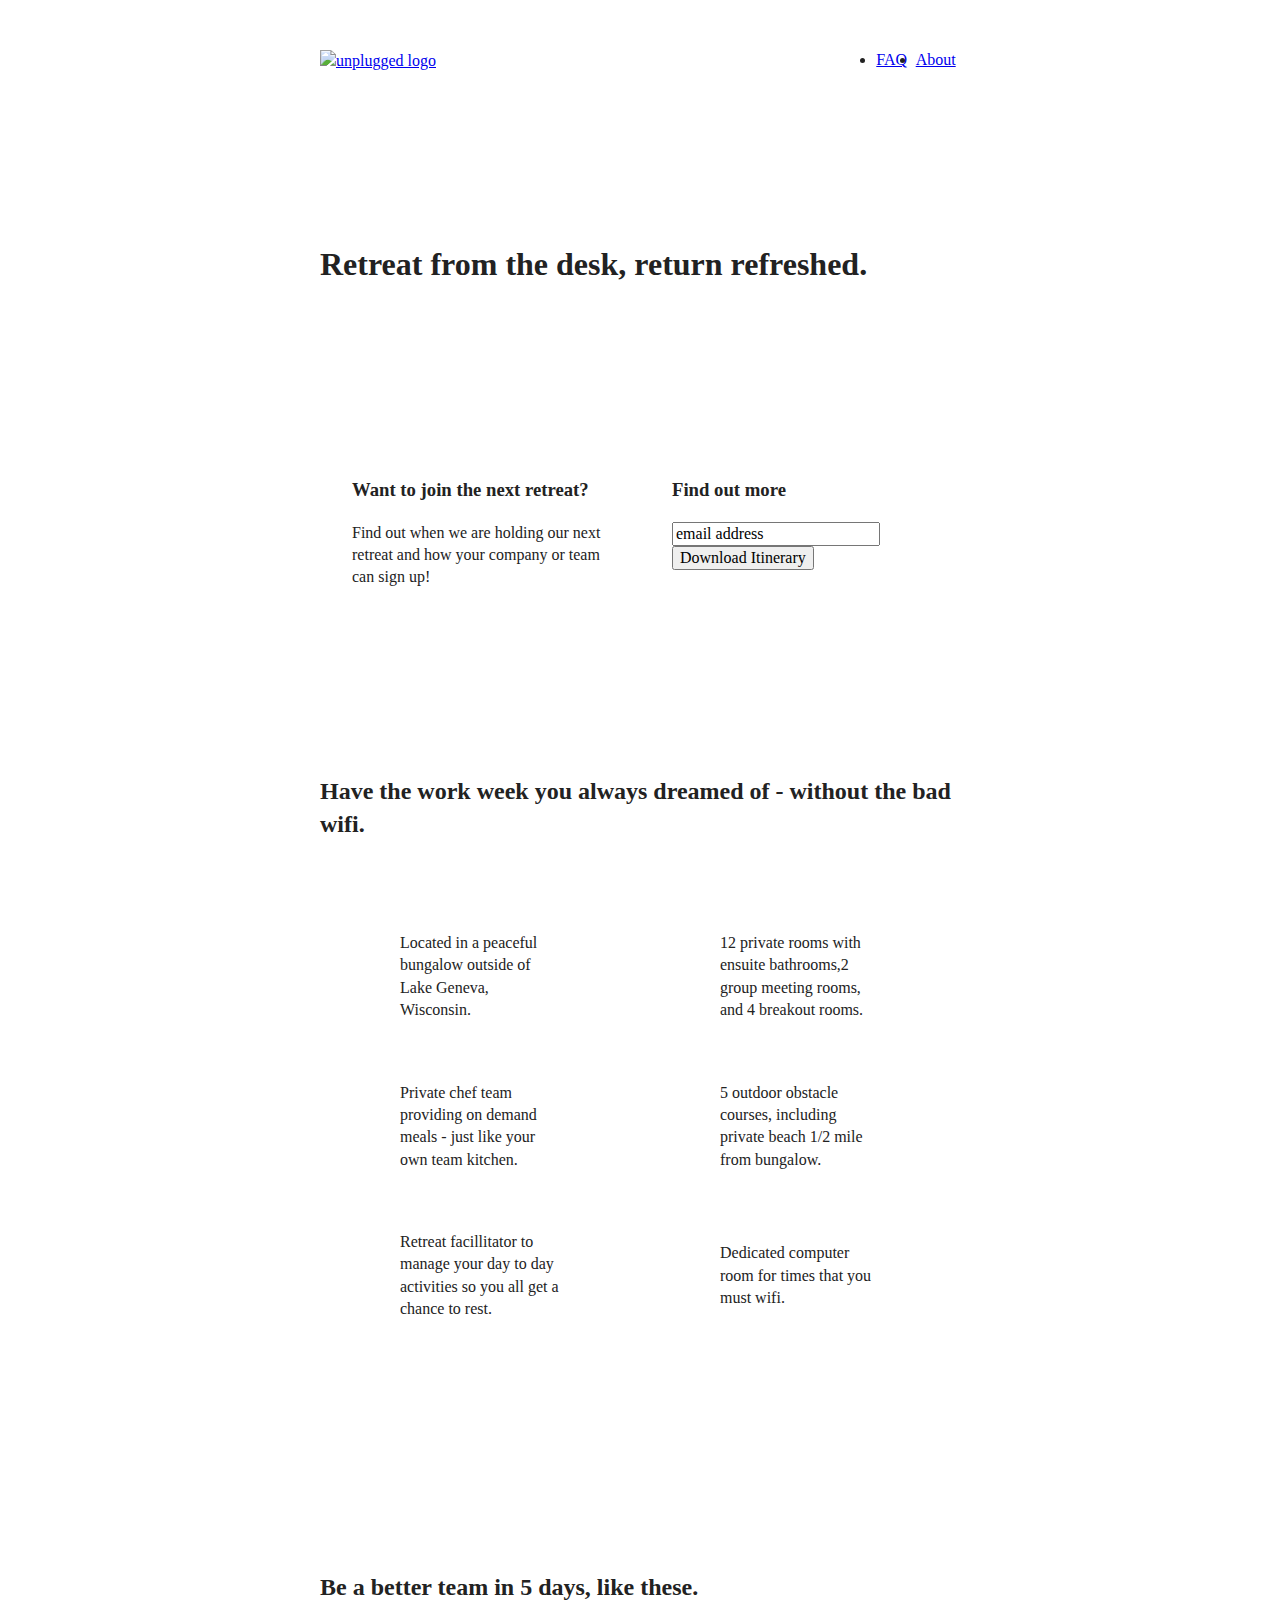
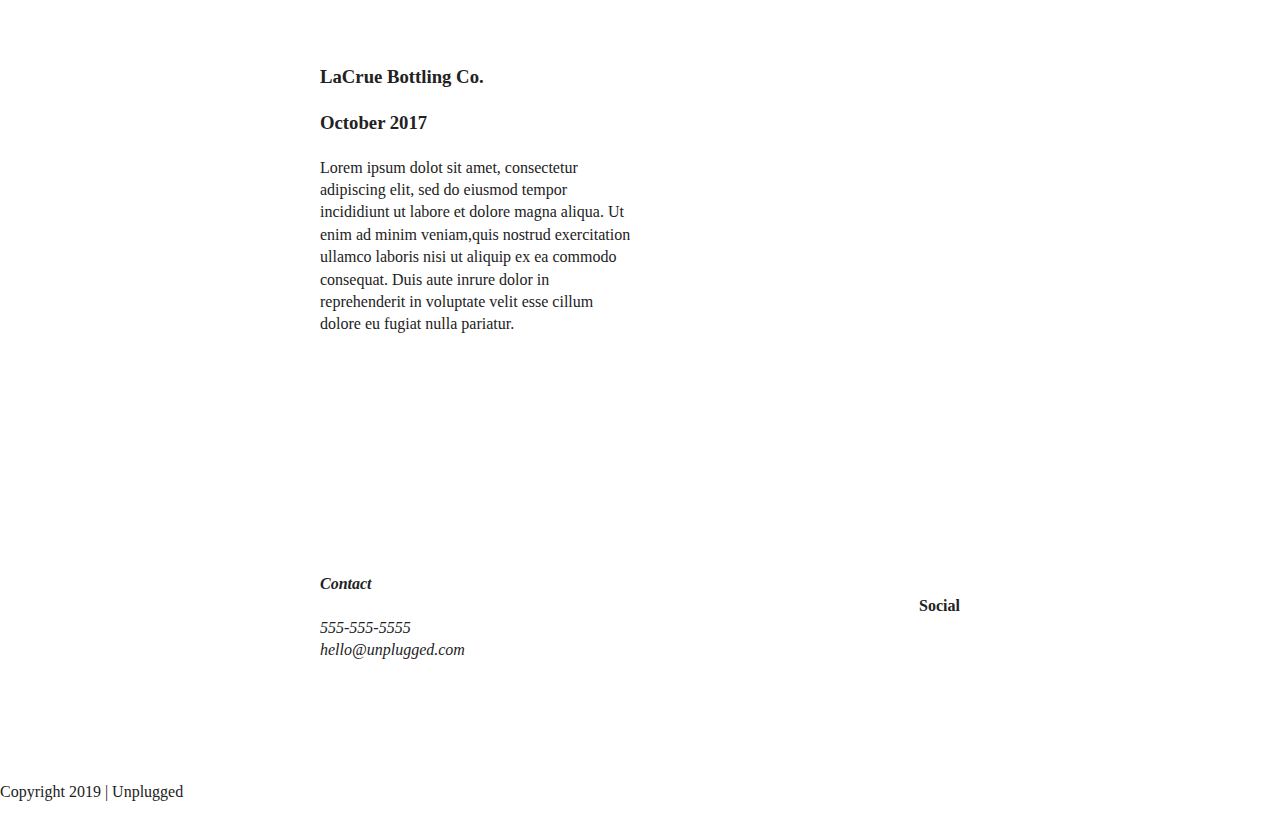
==== index.html @ cdac855c "Added css for tablet" ====
<!doctype html>
<html class="no-js" lang="">

<head>
  <meta charset="utf-8">
  <title>Unplugged Retreat</title>
  <meta name="description" content="">
  <meta name="viewport" content="width=device-width, initial-scale=1">

  <meta property="og:title" content="">
  <meta property="og:type" content="">
  <meta property="og:url" content="">
  <meta property="og:image" content="">

  <link rel="manifest" href="site.webmanifest">
  <link rel="apple-touch-icon" href="icon.png">
  <!-- Place favicon.ico in the root directory -->

  <link rel="stylesheet" href="css/normalize.css">
  <link rel="stylesheet" href="css/main.css">

  <meta name="theme-color" content="#fafafa">
</head>

<body>

  <!-- Add your site or application content here -->
  <header>
    <div class="content-wrapper">
      <a href="#"><img src="" alt="unplugged logo"></a>
      <div class="header-divider"></div>
      <nav>
        <ul>
          <li><a href="faq/index.html" target="_blank">FAQ</a></li>
          <li><a href="about/index.html" target="_blank">About</a></li>
        </ul>
      </nav>
    </div>
  </header>
  <main>
    <section class="hero-area">
      <div class="content-wrapper">
        <h1>Retreat from the desk, return refreshed.</h1>
      </div>
    </section>

    <aside>
      <div class="content-wrapper">
        <div class="form-description">
          <h3>Want to join the next retreat?</h3>
          <p>Find out when we are holding our next retreat and how your company or team can sign up!</p>
        </div>
        <div class="form">
          <h3>Find out more</h3>
          <input type="text" name="name" value="email address">
          <input type="button" value="Download Itinerary">
        </div>
      </div>
    </aside>

    <section class="features">
      <div class="content-wrapper">
        <h2>Have the work week you always dreamed of - without the bad wifi.</h2>
        <div class="features-items">
          <article>
            <p class="fontawesome-icon"></p>
            <p class="features-item-description">Located in a peaceful bungalow outside of Lake Geneva, Wisconsin.</p>
          </article>
          <article>
            <p class="fontawesome-icon"></p>
            <p class="features-item-description">12 private rooms with ensuite bathrooms,2 group meeting rooms, and 4 breakout rooms.</p>
          </article>
          <article>
            <p class="fontawesome-icon"></p>
            <p class="features-item-description">Private chef team providing on demand meals - just like your own team kitchen.</p>
          </article>
          <article>
            <p class="fontawesome-icon"></p>
            <p class="features-item-description">5 outdoor obstacle courses, including private beach 1/2 mile from bungalow.</p>
          </article>
          <article>
            <p class="fontawesome-icon"></p>
            <p class="features-item-description">Retreat facillitator to manage your day to day activities so you all get a chance to rest.</p>
          </article>
          <article>
            <p class="fontawesome-icon"></p>
            <p class="features-item-description">Dedicated computer room for times that you must wifi.</p>
          </article>
        </div>
      </div>
    </section>
    <section class="reviews">
      <div class="content-wrapper">
        <h2>Be a better team in 5 days, like these.</h2>
        <article>
          <div>
            <h3>LaCrue Bottling Co.</h3>
            <h3>October 2017</h3>
            <p>Lorem ipsum dolot sit amet, consectetur adipiscing elit, sed do eiusmod tempor incididiunt ut labore et dolore magna aliqua. Ut enim ad minim veniam,quis nostrud exercitation ullamco laboris nisi ut aliquip ex ea commodo consequat. Duis aute inrure dolor in reprehenderit in voluptate velit esse cillum dolore eu fugiat nulla pariatur.</p>
          </div>
        </article>
      </div>
    </section>
  </main>

  <footer>
      <div class="content-wrapper">
        <div class="footer-content">
          <div class="contact">
            <address>
              <h4>Contact</h4>
              <p>555-555-5555</p>
              <p>hello@unplugged.com</p>
            </address>
          </div>
          <div class="social">
            <h4>Social</h4>
            <div class="social-icons">
              <p><a href="https://www.facebook.com/yoursite" target="_blank"></a></p>
              <p><a href="https://twitter.com/home" target="_blank"></a></p>
              <p><a href="https://www.instagram.com" target="_blank"></a></p>
            </div>
          </div>
        </div>
      </div>
      <div class="copyright">
        <p>Copyright 2019 | Unplugged</p>
      </div>
  </footer>
  <script src="js/vendor/modernizr-3.11.2.min.js"></script>
  <script src="js/plugins.js"></script>
  <script src="js/main.js"></script>

  <!-- Google Analytics: change UA-XXXXX-Y to be your site's ID. -->
  <script>
    window.ga = function () { ga.q.push(arguments) }; ga.q = []; ga.l = +new Date;
    ga('create', 'UA-XXXXX-Y', 'auto'); ga('set', 'anonymizeIp', true); ga('set', 'transport', 'beacon'); ga('send', 'pageview')
  </script>
  <script src="https://www.google-analytics.com/analytics.js" async></script>
</body>

</html>
---- css/main.css ----
/*! HTML5 Boilerplate v8.0.0 | MIT License | https://html5boilerplate.com/ */

/* main.css 2.1.0 | MIT License | https://github.com/h5bp/main.css#readme */
/*
 * What follows is the result of much research on cross-browser styling.
 * Credit left inline and big thanks to Nicolas Gallagher, Jonathan Neal,
 * Kroc Camen, and the H5BP dev community and team.
 */

/* ==========================================================================
   Base styles: opinionated defaults
   ========================================================================== */

html {
  color: #222;
  font-size: 1em;
  line-height: 1.4;
}

/*
 * Remove text-shadow in selection highlight:
 * https://twitter.com/miketaylr/status/12228805301
 *
 * Vendor-prefixed and regular ::selection selectors cannot be combined:
 * https://stackoverflow.com/a/16982510/7133471
 *
 * Customize the background color to match your design.
 */

::-moz-selection {
  background: #b3d4fc;
  text-shadow: none;
}

::selection {
  background: #b3d4fc;
  text-shadow: none;
}

/*
 * A better looking default horizontal rule
 */

hr {
  display: block;
  height: 1px;
  border: 0;
  border-top: 1px solid #ccc;
  margin: 1em 0;
  padding: 0;
}

/*
 * Remove the gap between audio, canvas, iframes,
 * images, videos and the bottom of their containers:
 * https://github.com/h5bp/html5-boilerplate/issues/440
 */

audio,
canvas,
iframe,
img,
svg,
video {
  vertical-align: middle;
}

/*
 * Remove default fieldset styles.
 */

fieldset {
  border: 0;
  margin: 0;
  padding: 0;
}

/*
 * Allow only vertical resizing of textareas.
 */

textarea {
  resize: vertical;
}

/* ==========================================================================
   Author's custom styles
   ========================================================================== */

.content-wrapper {
  width: 90%;
  margin: 50px 0;
}

/* -------------------- Base Header - Footer Styles -------------------- */
 header,
 footer {
     display: flex;
     justify-content: center;
     align-items: center;
     flex-flow: row wrap;
 }

 header {
   padding: 15px 0;
 }

header .content-wrapper {
  display: flex;
  justify-content: center;
  align-items: center;
  flex-flow: row wrap;
  margin: 0;
}

.header-divider {
  width: 100%;
  height: 1px;
  margin: 10px 0 20px 0;
}

header nav {
  display: flex;
  justify-content: space-around;
  align-items: center;
  flex-flow: row wrap;
  width: 60%;
}

header nav ul {
  display: flex;
  justify-content: space-around;
  width: 100%;
}

footer {
  flex-direction: column;
}

footer p {
  margin: 0;
}

footer .content-wrapper {
  width:55%;
  margin: 50px 0;
}

footer .contact {
  margin-bottom: 50px;
}

footer .social-icons {
  display: flex;
  justify-content: space-around;
  align-items: center;
}

footer .social-icons p {
  display: flex;
  justify-content: center;
  align-items: center;
}

footer .copyright {
  margin: 20px 0;
}

/*---------- Mobile Styles - Homepage ----------*/

/* Hero Area */
.hero-area {
  display: flex;
  justify-content: center;
  flex-flow: row wrap;
}

/* Aside */
aside {
  display: flex;
  justify-content: center;
  align-items: center;
  flex-flow: row wrap;
}

/* Features */

.features {
  display: flex;
  justify-content: center;
  flex-flow: row wrap;
}

.features h2 {
  margin-bottom: 60px;
}

.features article {
  width: 63%;
  margin: 30px 0;
}

.features .features-items {
  display: flex;
  justify-content: center;
  align-items: center;
  flex-flow: row wrap;
}

.features p {
  margin: 0;
}

/* Reviews */
.reviews {
  display: flex;
  justify-content: center;
  flex-flow: row wrap;
}

.reviews h2 {
  margin-bottom: 40px;
}

.reviews h3 {
  width: 55%;
  margin: 20px 0;
}

/* ============================================
---------- About Page ----------
=============================================== */

.mission {
  display: flex;
  justify-content: center;
  align-items: center;
  flex-flow: row wrap;
}

.contact-section {
  display: flex;
  justify-content: center;
  align-items: center;
  flex-flow: row wrap;
}

.contact-content p {
  margin: 0;
}

/* ==========================================
---------- FAQ Page ----------
============================================= */

.faq {
  display: flex;
  justify-content: center;
  align-items: center;
  flex-flow: row wrap;
}

faq .content-wrapper {
  margin: 50px 0 0 0;
  display: flex;
  justify-content: center;
  align-items: center;
  flex-flow: row wrap;
}

.faq h2 {
  margin-bottom: 40px;
}

.faq-content {
  margin-bottom: 50px;
}


/* ==========================================================================
   Helper classes
   ========================================================================== */

/*
 * Hide visually and from screen readers
 */

.hidden,
[hidden] {
  display: none !important;
}

/*
 * Hide only visually, but have it available for screen readers:
 * https://snook.ca/archives/html_and_css/hiding-content-for-accessibility
 *
 * 1. For long content, line feeds are not interpreted as spaces and small width
 *    causes content to wrap 1 word per line:
 *    https://medium.com/@jessebeach/beware-smushed-off-screen-accessible-text-5952a4c2cbfe
 */

.sr-only {
  border: 0;
  clip: rect(0, 0, 0, 0);
  height: 1px;
  margin: -1px;
  overflow: hidden;
  padding: 0;
  position: absolute;
  white-space: nowrap;
  width: 1px;
  /* 1 */
}

/*
 * Extends the .sr-only class to allow the element
 * to be focusable when navigated to via the keyboard:
 * https://www.drupal.org/node/897638
 */

.sr-only.focusable:active,
.sr-only.focusable:focus {
  clip: auto;
  height: auto;
  margin: 0;
  overflow: visible;
  position: static;
  white-space: inherit;
  width: auto;
}

/*
 * Hide visually and from screen readers, but maintain layout
 */

.invisible {
  visibility: hidden;
}

/*
 * Clearfix: contain floats
 *
 * For modern browsers
 * 1. The space content is one way to avoid an Opera bug when the
 *    `contenteditable` attribute is included anywhere else in the document.
 *    Otherwise it causes space to appear at the top and bottom of elements
 *    that receive the `clearfix` class.
 * 2. The use of `table` rather than `block` is only necessary if using
 *    `:before` to contain the top-margins of child elements.
 */

.clearfix::before,
.clearfix::after {
  content: " ";
  display: table;
}

.clearfix::after {
  clear: both;
}

/* ==========================================================================
   EXAMPLE Media Queries for Responsive Design.
   These examples override the primary ('mobile first') styles.
   Modify as content requires.
   ========================================================================== */

   @media only screen and (min-width: 768px) {
    /*Tablet styles here*/

    .content-wrapper {
      max-width: 640px;
      margin: 100px 0;
    }

    /* Header */

    header {
      justify-content: center;
      padding: 33px 0;
    }
    
    header .content-wrapper {
      justify-content: space-between;
      width: 100%;
    }

    header nav {
      width: 20%;
    }

    header nav ul {
     justify-content: space-around;
    }

    .header-divider {
      display: none;
    }

    /* Aside */

    aside .content-wrapper {
      display: flex;
      justify-content: space-around;
      flex-flow: row wrap;
      margin: 50px 0;
    }

    aside .content-wrapper .form-description,
    aside .content-wrapper .form {        
        width: 40%;         
        margin: 0;
    }

    /* Features */

    .features article {
      display: flex;
      justify-content: center;
      align-items: center;
      flex-flow: column wrap;
      flex-basis: 50%;
    }

    .features .features-item-description {
      width: 50%;
    }

    /* Reviews */

    .reviews article {
      display: flex;
      justify-content: space-between;
    }

    .reviews article div {
      width: 49%;
    }

    /* Footer */

    footer .content-wrapper {
      width: 65%;
      margin: 100px 0;
    }

    .footer-content {
      display: flex;
      justify-content: space-between;
      align-items: center;
    }

    footer .contact {
      margin-bottom: 0;
    }

    footer .copyright {
      width: 100%;
    }
/* ==========================================================================
   About Page
   ========================================================================== */

    .mission-content {
      display: flex;
      justify-content: space-between;
      align-items: center;
    }

    .mission-content p {
      width: 38%;
    }

    .contact-section .content-wrapper h2 {
      width: 66%;
    }

    .contact-content {
      display: flex;
      justify-content: space-between;
      align-items: center;
    }

/* ==========================================================================
   FAQ Page
   ========================================================================== */

   .faq .content-wrapper {
     justify-content: space-between;
   }

   .faq-content {
     flex-basis: 40%;
   }

   .faq h2 {
     width: 100%;
   }

   }

     
    @media only screen and (min-width: 1200px) {
    /*Desktop styles here*/
    }

/* ==========================================================================
   Print styles.
   Inlined to avoid the additional HTTP request:
   https://www.phpied.com/delay-loading-your-print-css/
   ========================================================================== */

@media print {
  *,
  *::before,
  *::after {
    background: #fff !important;
    color: #000 !important;
    /* Black prints faster */
    box-shadow: none !important;
    text-shadow: none !important;
  }

  a,
  a:visited {
    text-decoration: underline;
  }

  a[href]::after {
    content: " (" attr(href) ")";
  }

  abbr[title]::after {
    content: " (" attr(title) ")";
  }

  /*
   * Don't show links that are fragment identifiers,
   * or use the `javascript:` pseudo protocol
   */
  a[href^="#"]::after,
  a[href^="javascript:"]::after {
    content: "";
  }

  pre {
    white-space: pre-wrap !important;
  }

  pre,
  blockquote {
    border: 1px solid #999;
    page-break-inside: avoid;
  }

  /*
   * Printing Tables:
   * https://web.archive.org/web/20180815150934/http://css-discuss.incutio.com/wiki/Printing_Tables
   */
  thead {
    display: table-header-group;
  }

  tr,
  img {
    page-break-inside: avoid;
  }

  p,
  h2,
  h3 {
    orphans: 3;
    widows: 3;
  }

  h2,
  h3 {
    page-break-after: avoid;
  }
}
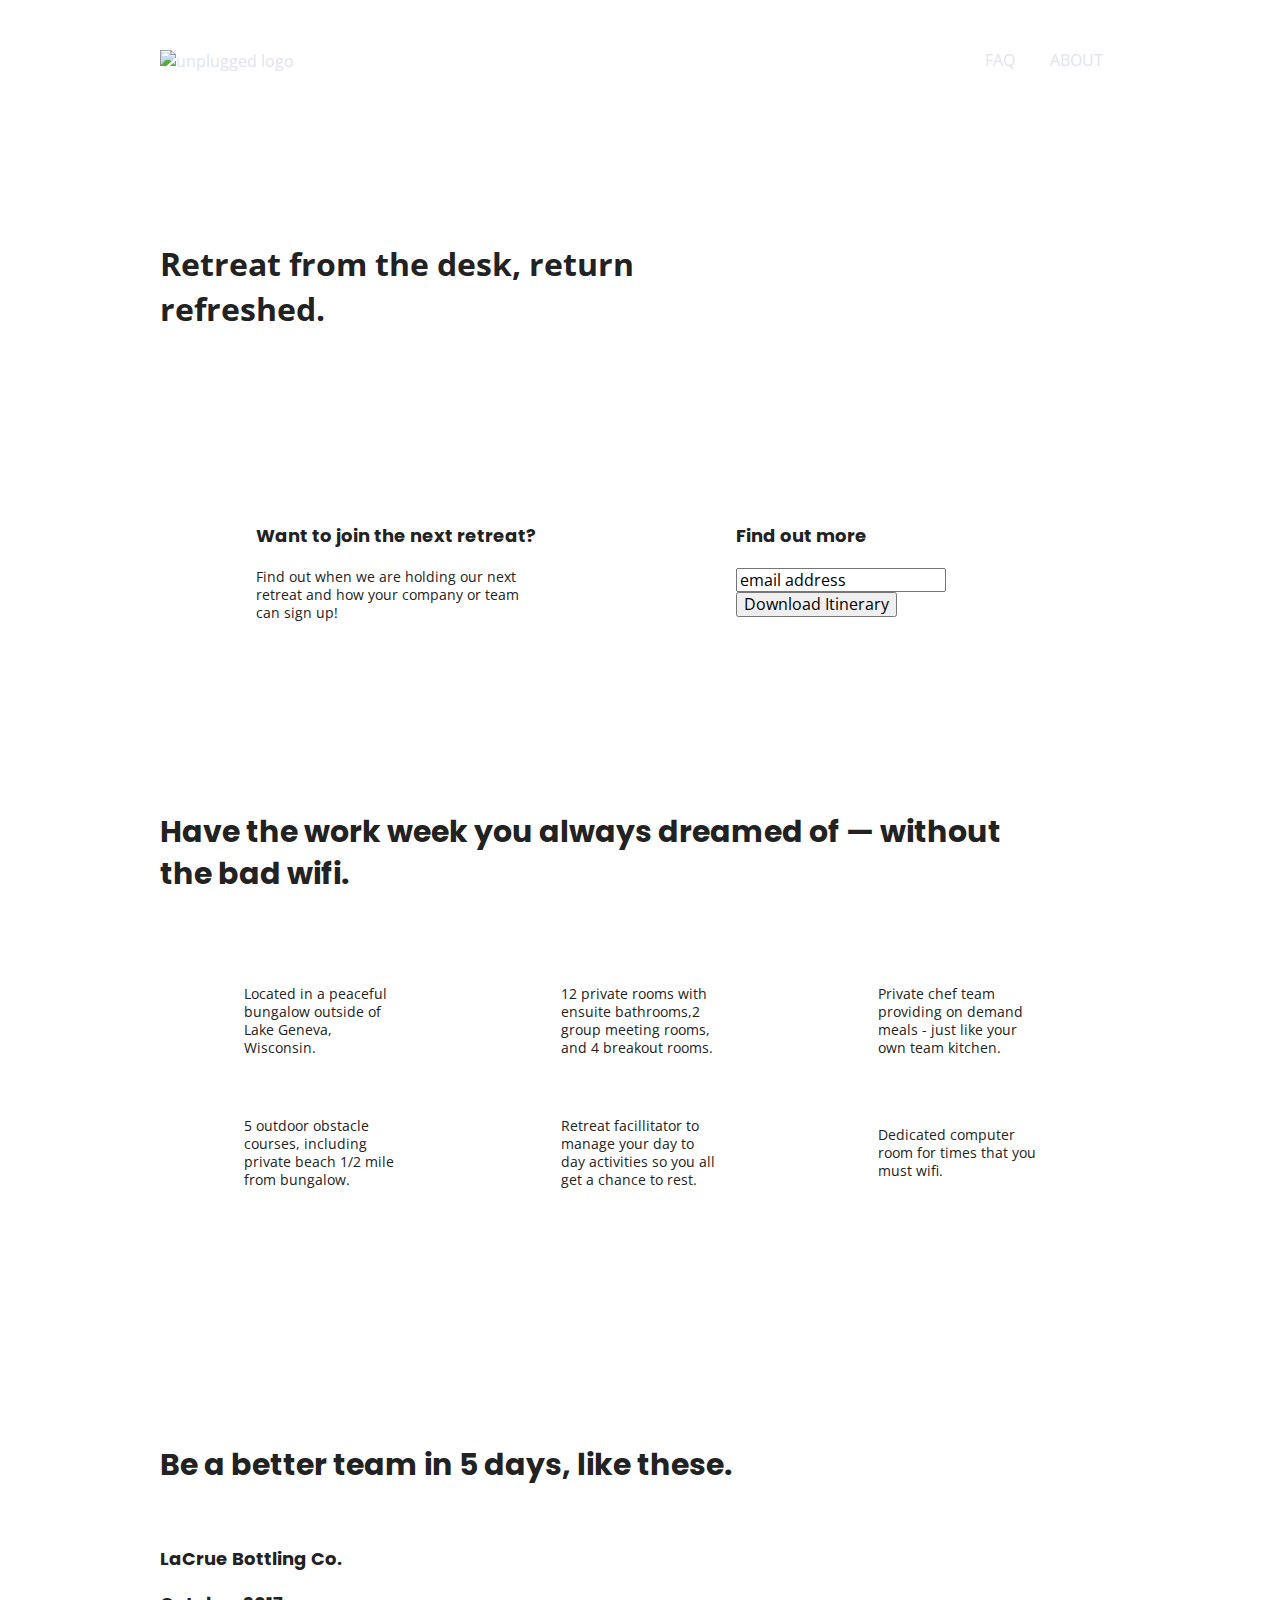
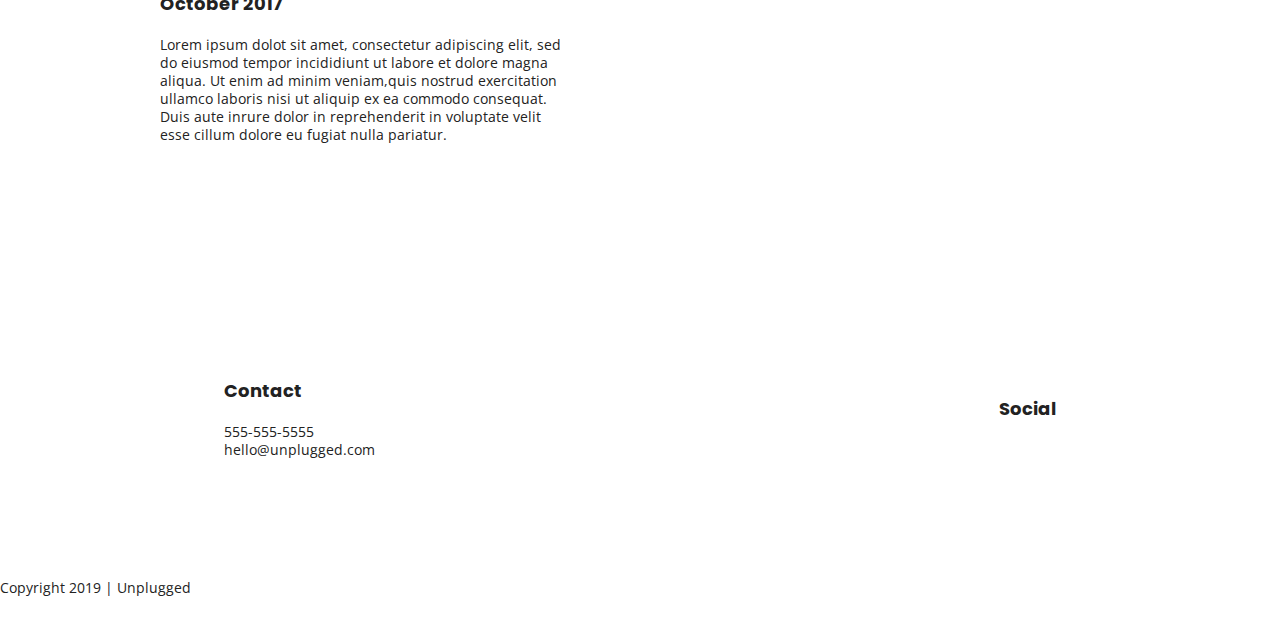
==== commit 3357224d: "Added global text styles to css" ====
--- a/index.html
+++ b/index.html
@@ -18,6 +18,10 @@
 
   <link rel="stylesheet" href="css/normalize.css">
   <link rel="stylesheet" href="css/main.css">
+  <!-- Google Fonts -->
+  <link rel="preconnect" href="https://fonts.googleapis.com">
+  <link rel="preconnect" href="https://fonts.gstatic.com" crossorigin>
+  <link href="https://fonts.googleapis.com/css2?family=Open+Sans:wght@400;700&family=Poppins:wght@500;700&display=swap" rel="stylesheet">
 
   <meta name="theme-color" content="#fafafa">
 </head>
@@ -60,7 +64,7 @@
 
     <section class="features">
       <div class="content-wrapper">
-        <h2>Have the work week you always dreamed of - without the bad wifi.</h2>
+        <h2>Have the work week you always dreamed of — without the bad wifi.</h2>
         <div class="features-items">
           <article>
             <p class="fontawesome-icon"></p>
--- a/css/main.css
+++ b/css/main.css
@@ -86,6 +86,59 @@
 /* ==========================================================================
    Author's custom styles
    ========================================================================== */
+
+/* General Styles */
+ 
+html {
+	font-size: 16px;
+}
+ 
+body {
+  font-family: 'Open Sans', sans-serif;
+  font-size: 1em;
+  text-align: left;
+}
+ 
+ul, 
+ol {
+ font-size: 1em;
+ list-style-type: none;
+ text-transform: uppercase;
+}
+ 
+a {
+  color: #E2E3ED;
+  text-decoration: none;
+}
+ 
+h2 {
+  font-family: 'Poppins', sans-serif;
+  font-size: 1.875em;
+}
+ 
+h3, 
+h4 {
+  font-family: 'Poppins', sans-serif;
+  font-size: 1.125em;
+  margin: 20px 0;
+}
+ 
+p {
+	font-size: 0.875em;
+  line-height: 1.285;
+}
+ 
+img {
+ 
+}
+ 
+figure {
+ 
+}
+ 
+address {
+ font-style: normal;
+}
 
 .content-wrapper {
   width: 90%;
@@ -502,6 +555,59 @@
      
     @media only screen and (min-width: 1200px) {
     /*Desktop styles here*/
+
+    .content-wrapper {
+      max-width: 960px;
+    }
+
+    /* -------- Hero Area --------*/
+
+    .hero-area h1 {
+      width: 60%;
+    }
+
+    /* ---------Aside---------*/
+    
+    aside .content-wrapper{
+      justify-content: space-around;
+    }
+
+    aside .content-wrapper .form-description,
+    aside .content-wrapper .form {
+        width: 30%;
+    }
+
+    /* ------ Features ------ */
+
+    .features h2 {
+      width: 90%;
+    }
+
+    .features article {
+      flex-basis: 33%;
+    }
+
+    /* --------- Reviews --------- */
+
+    .reviews article div {
+      width: 42%;
+    }
+
+  /* ==========================================================================
+   About Page
+   ========================================================================== */
+   
+   .mission h2, .contact-section .content-wrapper h2 {
+      width: 95%;
+   }
+
+  /* ==========================================================================
+   FAQ Page
+   ========================================================================== */
+   .faq h2 {
+    width: 100%;
+    } 
+
     }
 
 /* ==========================================================================
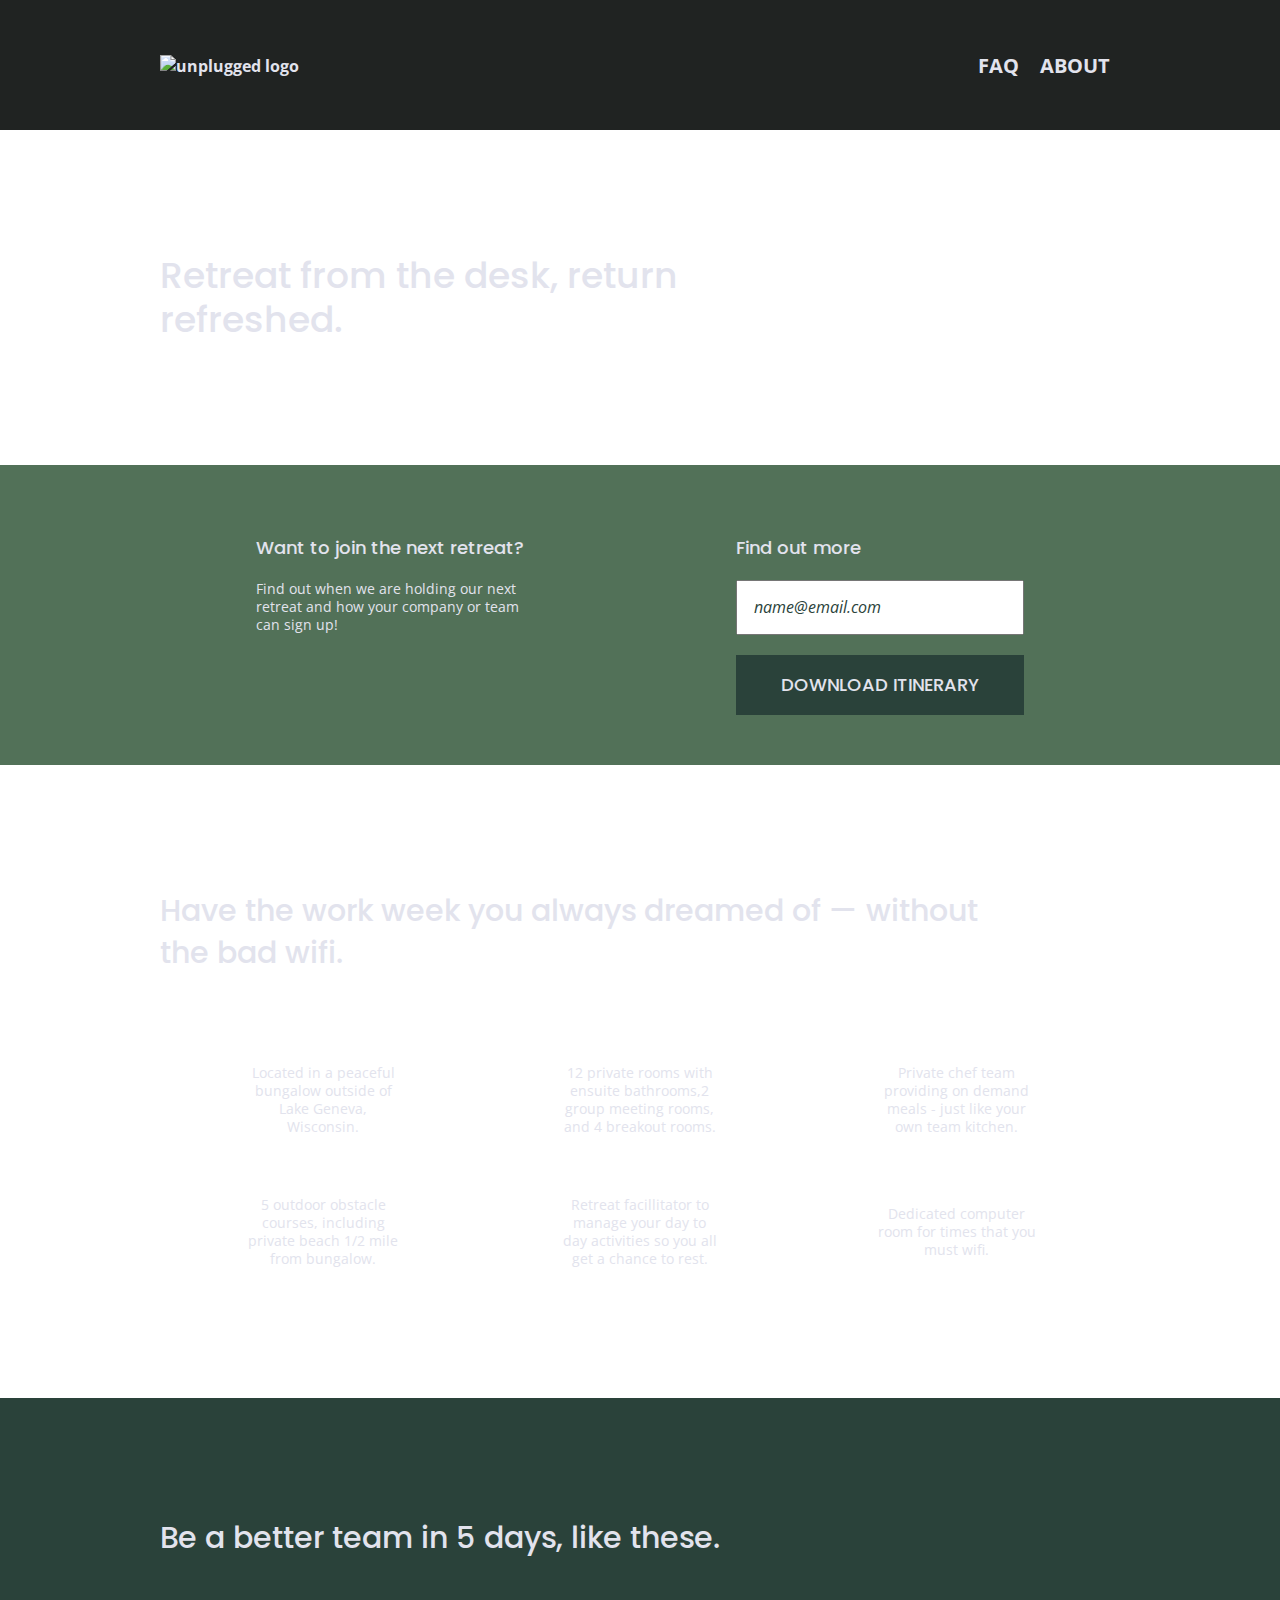
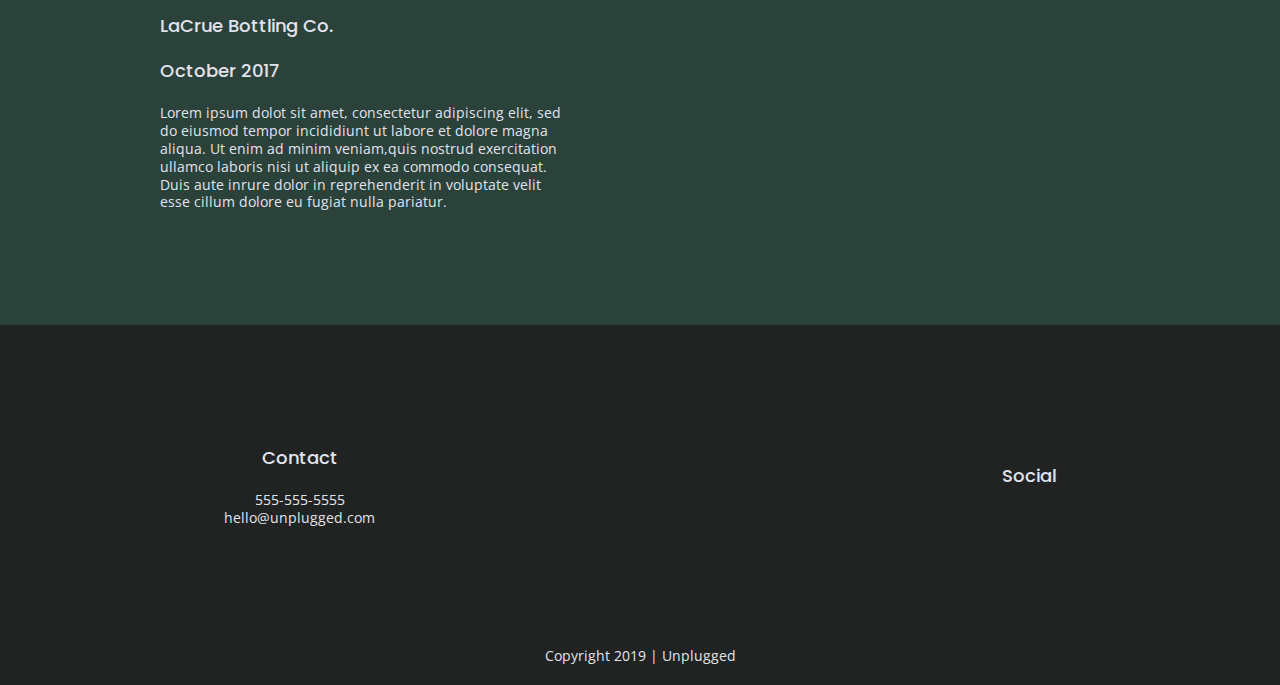
==== commit 38a9ccd1: "Added remaining styles" ====
--- a/index.html
+++ b/index.html
@@ -22,6 +22,7 @@
   <link rel="preconnect" href="https://fonts.googleapis.com">
   <link rel="preconnect" href="https://fonts.gstatic.com" crossorigin>
   <link href="https://fonts.googleapis.com/css2?family=Open+Sans:wght@400;700&family=Poppins:wght@500;700&display=swap" rel="stylesheet">
+   
 
   <meta name="theme-color" content="#fafafa">
 </head>
@@ -56,7 +57,7 @@
         </div>
         <div class="form">
           <h3>Find out more</h3>
-          <input type="text" name="name" value="email address">
+          <input type="text" name="name" value="name@email.com">
           <input type="button" value="Download Itinerary">
         </div>
       </div>
--- a/css/main.css
+++ b/css/main.css
@@ -94,6 +94,7 @@
 }
  
 body {
+  color: #E2E3ED;
   font-family: 'Open Sans', sans-serif;
   font-size: 1em;
   text-align: left;
@@ -108,18 +109,21 @@
  
 a {
   color: #E2E3ED;
+  font-weight: 700;
   text-decoration: none;
 }
  
 h2 {
   font-family: 'Poppins', sans-serif;
   font-size: 1.875em;
+  font-weight: 500;
 }
  
 h3, 
 h4 {
   font-family: 'Poppins', sans-serif;
-  font-size: 1.125em;
+  font-size: 1.13em;
+  font-weight: 500;
   margin: 20px 0;
 }
  
@@ -148,6 +152,7 @@
 /* -------------------- Base Header - Footer Styles -------------------- */
  header,
  footer {
+    background-color: #202322;
      display: flex;
      justify-content: center;
      align-items: center;
@@ -167,6 +172,7 @@
 }
 
 .header-divider {
+  color: #3A3A3A;
   width: 100%;
   height: 1px;
   margin: 10px 0 20px 0;
@@ -174,9 +180,12 @@
 
 header nav {
   display: flex;
+  font-size: 1.125em;
+  font-weight: 700;
   justify-content: space-around;
   align-items: center;
   flex-flow: row wrap;
+  text-transform: uppercase;
   width: 60%;
 }
 
@@ -186,8 +195,13 @@
   width: 100%;
 }
 
+header nav ul li {
+  font-size: 1.125em;
+}
+
 footer {
   flex-direction: column;
+  text-align: center;
 }
 
 footer p {
@@ -228,12 +242,46 @@
   flex-flow: row wrap;
 }
 
+.hero-area h1{
+  font-family: 'Poppins', Helvetica, Arial, sans-serif;
+  font-size: 2.25em;
+  font-weight: 500;
+  line-height: 1.2;
+}
+
 /* Aside */
 aside {
-  display: flex;
-  justify-content: center;
-  align-items: center;
-  flex-flow: row wrap;
+  background-color: #527158;
+  display: flex;
+  justify-content: center;
+  align-items: center;
+  flex-flow: row wrap;
+}
+
+aside .form {
+  margin-top: 30px;
+}
+ 
+input[type=text] {
+  box-sizing: border-box;
+  width: 100%;
+  color: #2a423a;
+  font-style: italic;
+  padding: 1em;
+}
+ 
+input[type=button] {
+  width: 100%;
+  padding: 20px 0;
+  margin-top: 20px;
+  background-color: #2a423a;
+  font-family: 'Poppins', Helvetica, Arial, sans-serif;
+  font-weight: 500;
+  font-size: 1.125em;
+  color: #e2e3ed;
+  border: none;
+  text-align: center;
+  text-transform: uppercase;
 }
 
 /* Features */
@@ -262,10 +310,12 @@
 
 .features p {
   margin: 0;
+  text-align: center;
 }
 
 /* Reviews */
 .reviews {
+  background-color: #2A423A;
   display: flex;
   justify-content: center;
   flex-flow: row wrap;
@@ -273,6 +323,7 @@
 
 .reviews h2 {
   margin-bottom: 40px;
+  line-height: 1;
 }
 
 .reviews h3 {
@@ -285,6 +336,7 @@
 =============================================== */
 
 .mission {
+  background-color: #527158;
   display: flex;
   justify-content: center;
   align-items: center;
@@ -292,6 +344,7 @@
 }
 
 .contact-section {
+  background-color: #2A423A;
   display: flex;
   justify-content: center;
   align-items: center;
@@ -307,6 +360,7 @@
 ============================================= */
 
 .faq {
+  background-color: #527158;
   display: flex;
   justify-content: center;
   align-items: center;
@@ -323,10 +377,15 @@
 
 .faq h2 {
   margin-bottom: 40px;
+  line-height: 1;
 }
 
 .faq-content {
   margin-bottom: 50px;
+}
+
+.faq-content h4 {
+  line-height: 1.333;
 }
 
 
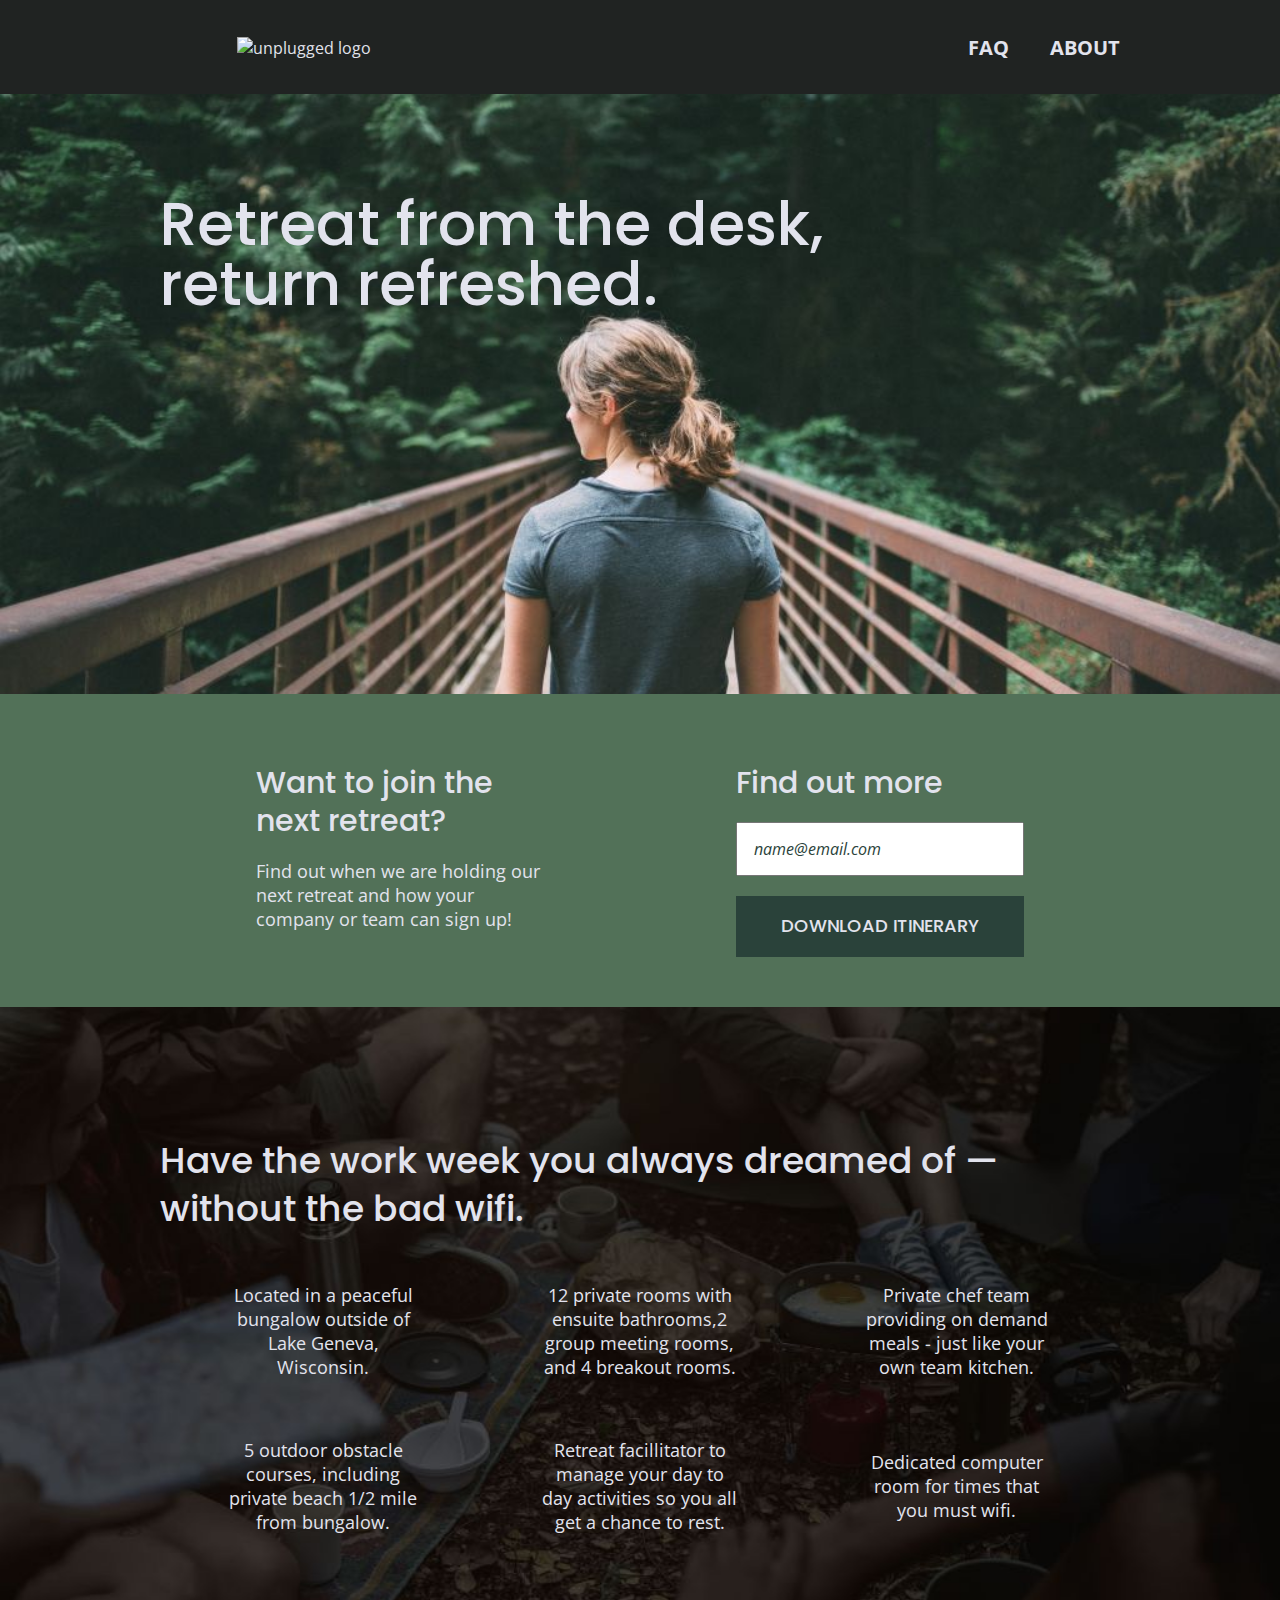
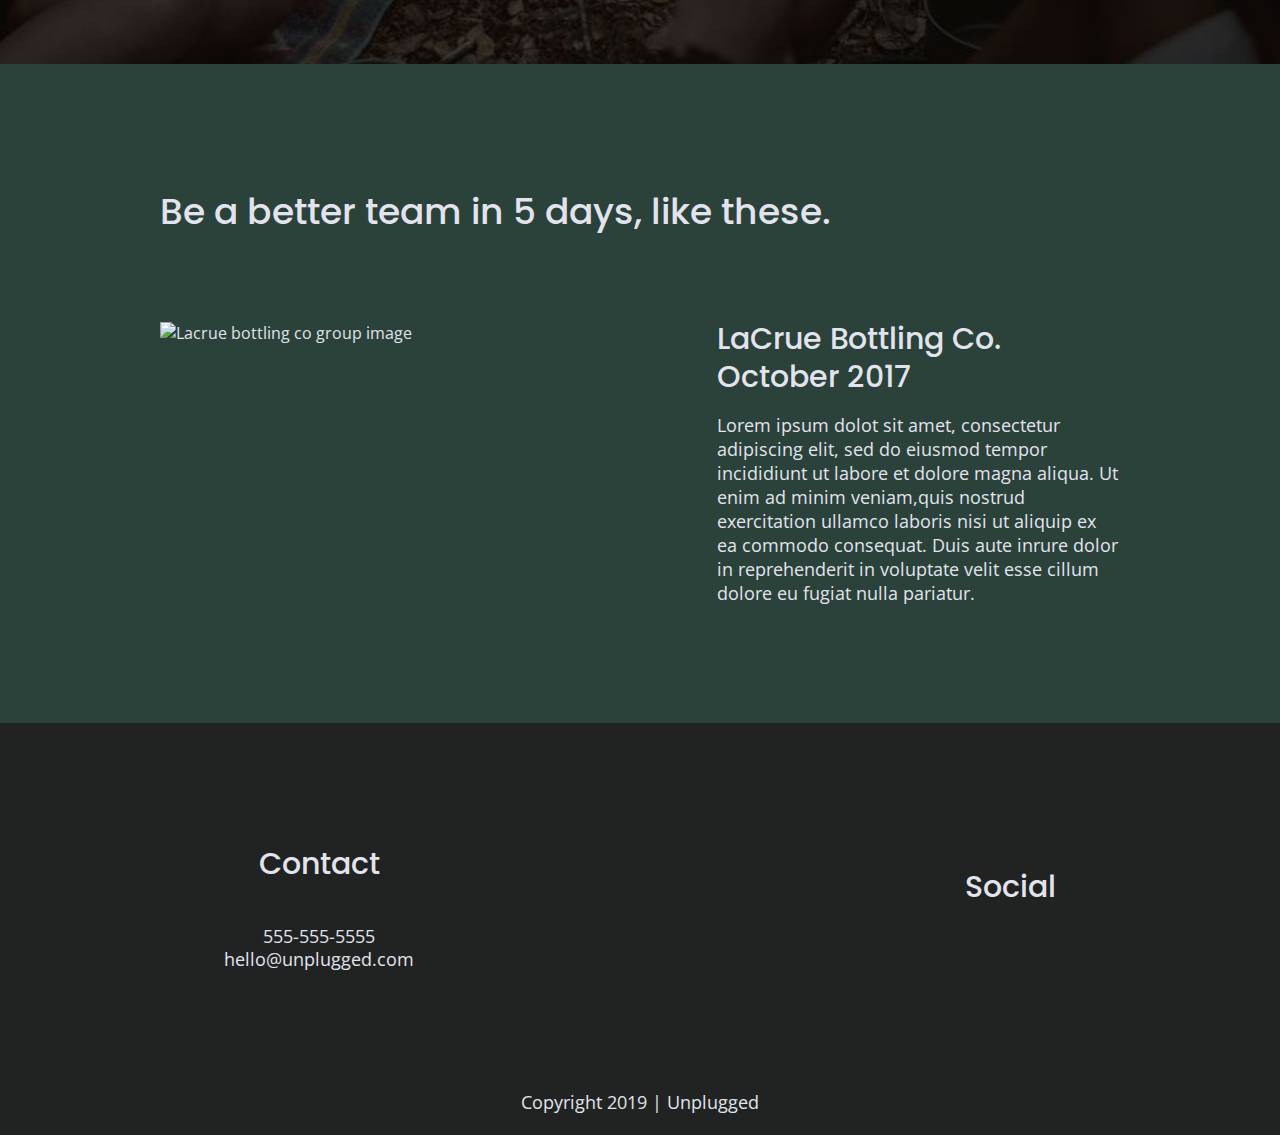
==== commit 86641924: "Added responsive images" ====
--- a/index.html
+++ b/index.html
@@ -32,7 +32,9 @@
   <!-- Add your site or application content here -->
   <header>
     <div class="content-wrapper">
-      <a href="#"><img src="" alt="unplugged logo"></a>
+      <figure>
+        <a href="#"><img src="../unplugged-retreat-project/img/unplugged-logo.png" alt="unplugged logo"></a>
+      </figure>
       <div class="header-divider"></div>
       <nav>
         <ul>
@@ -98,9 +100,11 @@
       <div class="content-wrapper">
         <h2>Be a better team in 5 days, like these.</h2>
         <article>
+          <figure>
+            <img src="../unplugged-retreat-project/img/review-image.jpg" alt="Lacrue bottling co group image">
+          </figure>
           <div>
-            <h3>LaCrue Bottling Co.</h3>
-            <h3>October 2017</h3>
+            <h3>LaCrue Bottling Co. October 2017</h3>
             <p>Lorem ipsum dolot sit amet, consectetur adipiscing elit, sed do eiusmod tempor incididiunt ut labore et dolore magna aliqua. Ut enim ad minim veniam,quis nostrud exercitation ullamco laboris nisi ut aliquip ex ea commodo consequat. Duis aute inrure dolor in reprehenderit in voluptate velit esse cillum dolore eu fugiat nulla pariatur.</p>
           </div>
         </article>
@@ -114,8 +118,8 @@
           <div class="contact">
             <address>
               <h4>Contact</h4>
-              <p>555-555-5555</p>
-              <p>hello@unplugged.com</p>
+              <p>555-555-5555<br>
+              hello@unplugged.com</p>
             </address>
           </div>
           <div class="social">
--- a/css/main.css
+++ b/css/main.css
@@ -102,14 +102,11 @@
  
 ul, 
 ol {
- font-size: 1em;
  list-style-type: none;
- text-transform: uppercase;
 }
  
 a {
   color: #E2E3ED;
-  font-weight: 700;
   text-decoration: none;
 }
  
@@ -122,22 +119,22 @@
 h3, 
 h4 {
   font-family: 'Poppins', sans-serif;
-  font-size: 1.13em;
+  font-size: 1.125em;
   font-weight: 500;
   margin: 20px 0;
 }
  
 p {
-	font-size: 0.875em;
+	font-size: .875em;
   line-height: 1.285;
 }
  
 img {
- 
+ width: 100%;
 }
  
 figure {
- 
+ margin: 0;
 }
  
 address {
@@ -171,10 +168,18 @@
   margin: 0;
 }
 
+header figure {
+  align-items: center;
+  display: flex;
+  flex-flow: row wrap;
+  justify-content: center;
+  width: 60%;
+}
+
 .header-divider {
-  color: #3A3A3A;
+  background: #3a3a3a; 
+  height: 1px;
   width: 100%;
-  height: 1px;
   margin: 10px 0 20px 0;
 }
 
@@ -237,9 +242,12 @@
 
 /* Hero Area */
 .hero-area {
-  display: flex;
-  justify-content: center;
-  flex-flow: row wrap;
+  background: url('../img/hero-image.jpg') center no-repeat #333;
+  background-size: cover;
+  display: flex;
+  justify-content: center;
+  flex-flow: row wrap;
+  min-height: 500px;
 }
 
 .hero-area h1{
@@ -287,6 +295,8 @@
 /* Features */
 
 .features {
+  background: url(../img/features-image.jpg) center no-repeat #333;
+  background-size: cover;
   display: flex;
   justify-content: center;
   flex-flow: row wrap;
@@ -485,6 +495,16 @@
       margin: 100px 0;
     }
 
+    h2 {
+      font-size: 2.25em;
+      line-height: 1.33;
+    }
+
+    h3 {
+      font-size: 1.5em;
+      line-height: 1.25;
+    }
+
     /* Header */
 
     header {
@@ -497,23 +517,39 @@
       width: 100%;
     }
 
+    header figure {
+      width: 30%;
+    }
+
     header nav {
       width: 20%;
     }
 
     header nav ul {
-     justify-content: space-around;
+     justify-content: space-between;
     }
 
     .header-divider {
       display: none;
     }
 
+     /* Hero Area */
+
+    .hero-area {
+      min-height: 600px;
+    }
+
+    .hero-area h1 {
+      font-size: 3em;
+      line-height: 1;
+      margin: 0;
+    }
+
     /* Aside */
 
     aside .content-wrapper {
       display: flex;
-      justify-content: space-around;
+      justify-content: space-between;
       flex-flow: row wrap;
       margin: 50px 0;
     }
@@ -525,6 +561,10 @@
     }
 
     /* Features */
+
+    .features h2 {
+      margin-bottom: 20px;
+    }
 
     .features article {
       display: flex;
@@ -535,18 +575,28 @@
     }
 
     .features .features-item-description {
-      width: 50%;
+      width: 62%;
     }
 
     /* Reviews */
+
+    .reviews h2 {
+      width: 85%;
+    }
 
     .reviews article {
       display: flex;
       justify-content: space-between;
     }
 
+    .reviews article figure,
     .reviews article div {
       width: 49%;
+    }
+
+    .reviews h3 {
+      width: 75%;
+      margin: 0;
     }
 
     /* Footer */
@@ -560,10 +610,20 @@
       display: flex;
       justify-content: space-between;
       align-items: center;
+      flex-direction: row;
     }
 
     footer .contact {
       margin-bottom: 0;
+    }
+
+    footer h4 {
+      font-size: 1.5em;
+      margin-bottom: 40px;
+    }
+
+    footer p {
+      line-height: 1.285;
     }
 
     footer .copyright {
@@ -577,20 +637,25 @@
       display: flex;
       justify-content: space-between;
       align-items: center;
+      padding-top: 20px;
     }
 
     .mission-content p {
-      width: 38%;
+      width: 45%;
     }
 
     .contact-section .content-wrapper h2 {
-      width: 66%;
+      width: 80%;
     }
 
     .contact-content {
       display: flex;
       justify-content: space-between;
-      align-items: center;
+      align-items: flex-start;
+    }
+
+    .contact-content h4 {
+      font-size: 1.5em;
     }
 
 /* ==========================================================================
@@ -602,27 +667,52 @@
    }
 
    .faq-content {
-     flex-basis: 40%;
+     flex-basis: 45%;
    }
 
    .faq h2 {
      width: 100%;
    }
 
+   .faq h4,
+   .faq p {
+       font-size: .875em;
+       line-height: 1.125;
+   }
+
    }
 
      
     @media only screen and (min-width: 1200px) {
     /*Desktop styles here*/
 
+    header {
+      padding: 15px 0;
+    }
+    
     .content-wrapper {
       max-width: 960px;
     }
 
+    h2 {
+      font-size: 2.25em;
+    }
+
+    h3,
+    h4 {
+      font-size: 1.875em;
+    }
+
+    p {
+      font-size: 1.125em;
+      line-height: 1.333;
+    }
+
     /* -------- Hero Area --------*/
 
     .hero-area h1 {
-      width: 60%;
+      font-size: 3.75em;
+      width: 80%;
     }
 
     /* ---------Aside---------*/
@@ -636,6 +726,10 @@
         width: 30%;
     }
 
+    .form-description p {
+      font-size: 1.125em;
+    }
+
     /* ------ Features ------ */
 
     .features h2 {
@@ -650,6 +744,16 @@
 
     .reviews article div {
       width: 42%;
+    }
+
+    .reviews h2 {
+      padding-bottom: 50px;
+    }
+
+    /*----- Footer -----*/
+
+    footer h4 {
+      font-size: 1.875em;
     }
 
   /* ==========================================================================
@@ -658,6 +762,11 @@
    
    .mission h2, .contact-section .content-wrapper h2 {
       width: 95%;
+      font-size: 3em;
+   }
+
+   .contact-content h4 {
+     font-size: 1.875em;
    }
 
   /* ==========================================================================
@@ -665,7 +774,14 @@
    ========================================================================== */
    .faq h2 {
     width: 100%;
+    font-size: 3em;
     } 
+
+    .faq h4,
+    .faq p {
+      font-size: 1.125em;
+      line-height: 1;
+    }
 
     }
 
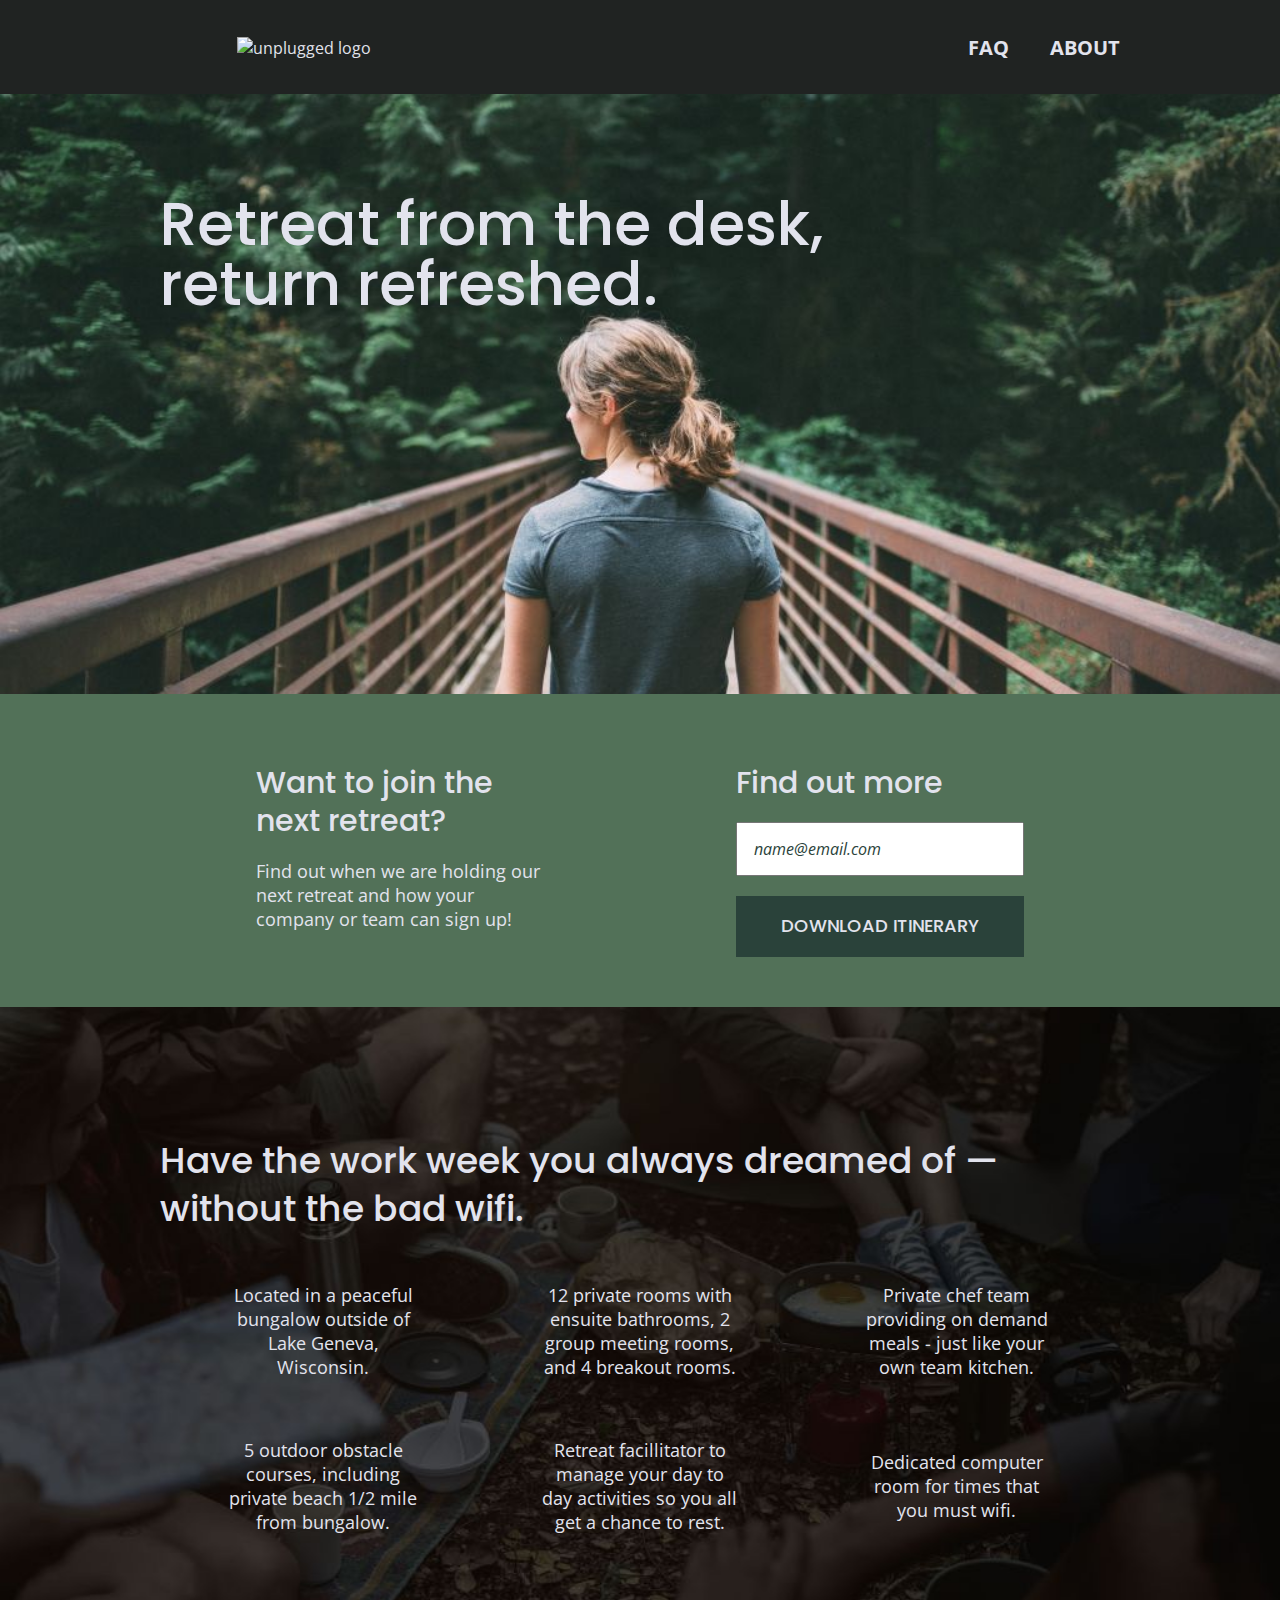
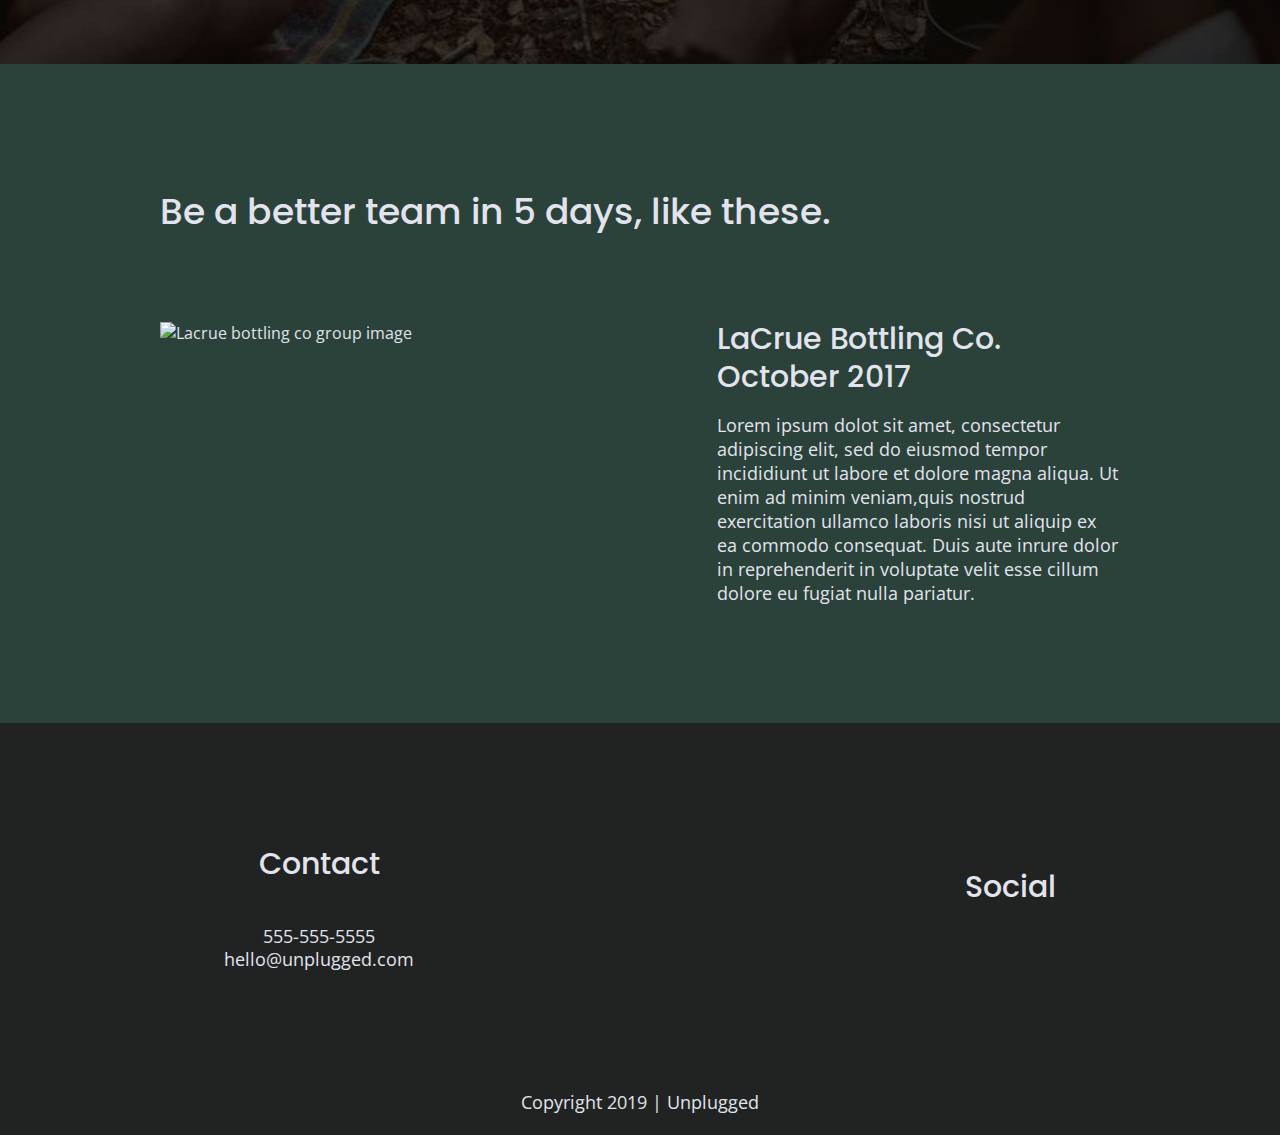
==== commit 8a0320b4: "Added icons to features section" ====
--- a/index.html
+++ b/index.html
@@ -22,6 +22,8 @@
   <link rel="preconnect" href="https://fonts.googleapis.com">
   <link rel="preconnect" href="https://fonts.gstatic.com" crossorigin>
   <link href="https://fonts.googleapis.com/css2?family=Open+Sans:wght@400;700&family=Poppins:wght@500;700&display=swap" rel="stylesheet">
+  
+  <script src="https://kit.fontawesome.com/4f98b0ea93.js" crossorigin="anonymous"></script>
    
 
   <meta name="theme-color" content="#fafafa">
@@ -70,27 +72,27 @@
         <h2>Have the work week you always dreamed of — without the bad wifi.</h2>
         <div class="features-items">
           <article>
-            <p class="fontawesome-icon"></p>
+            <p class="fontawesome-icon"><i class="fa-solid fa-campground"></i></p>
             <p class="features-item-description">Located in a peaceful bungalow outside of Lake Geneva, Wisconsin.</p>
           </article>
           <article>
-            <p class="fontawesome-icon"></p>
-            <p class="features-item-description">12 private rooms with ensuite bathrooms,2 group meeting rooms, and 4 breakout rooms.</p>
+            <p class="fontawesome-icon"><i class="fa-solid fa-bed"></i></p>
+            <p class="features-item-description">12 private rooms with ensuite bathrooms, 2 group meeting rooms, and 4 breakout rooms.</p>
           </article>
           <article>
-            <p class="fontawesome-icon"></p>
+            <p class="fontawesome-icon"><i class="fa-solid fa-utensils"></i></p>
             <p class="features-item-description">Private chef team providing on demand meals - just like your own team kitchen.</p>
           </article>
           <article>
-            <p class="fontawesome-icon"></p>
+            <p class="fontawesome-icon"><i class="fa-solid fa-shoe-prints"></i></p>
             <p class="features-item-description">5 outdoor obstacle courses, including private beach 1/2 mile from bungalow.</p>
           </article>
           <article>
-            <p class="fontawesome-icon"></p>
+            <p class="fontawesome-icon"><i class="fa-solid fa-face-smile"></i></p>
             <p class="features-item-description">Retreat facillitator to manage your day to day activities so you all get a chance to rest.</p>
           </article>
           <article>
-            <p class="fontawesome-icon"></p>
+            <p class="fontawesome-icon"><i class="fa-solid fa-wifi"></i></p>
             <p class="features-item-description">Dedicated computer room for times that you must wifi.</p>
           </article>
         </div>
--- a/css/main.css
+++ b/css/main.css
@@ -318,6 +318,11 @@
   flex-flow: row wrap;
 }
 
+.features i {
+  font-size: 3.75em;
+  margin-bottom: 40px;
+}
+
 .features p {
   margin: 0;
   text-align: center;
@@ -351,6 +356,22 @@
   justify-content: center;
   align-items: center;
   flex-flow: row wrap;
+}
+
+.map-container figure {
+  width: 100%;
+  position:relative;
+  padding-bottom: 125%;
+  height: 0;
+  overflow: hidden;
+}
+
+.map-container iframe {
+  position: absolute;
+  top: 0;
+  left: 0;
+  width: 100%;
+  height: 100%;
 }
 
 .contact-section {
@@ -574,6 +595,11 @@
       flex-basis: 50%;
     }
 
+    .features i {
+      font-size: 4.5em;
+      margin-bottom: 30px;
+    }
+
     .features .features-item-description {
       width: 62%;
     }
@@ -644,6 +670,10 @@
       width: 45%;
     }
 
+    .map-container figure {
+      padding-bottom: 45.5%;
+    }
+
     .contact-section .content-wrapper h2 {
       width: 80%;
     }
@@ -738,6 +768,10 @@
 
     .features article {
       flex-basis: 33%;
+    }
+
+    .features i {
+      margin-bottom: 30px;
     }
 
     /* --------- Reviews --------- */
@@ -763,6 +797,10 @@
    .mission h2, .contact-section .content-wrapper h2 {
       width: 95%;
       font-size: 3em;
+   }
+
+   .map-container figure {
+     padding-bottom: 37.5%
    }
 
    .contact-content h4 {
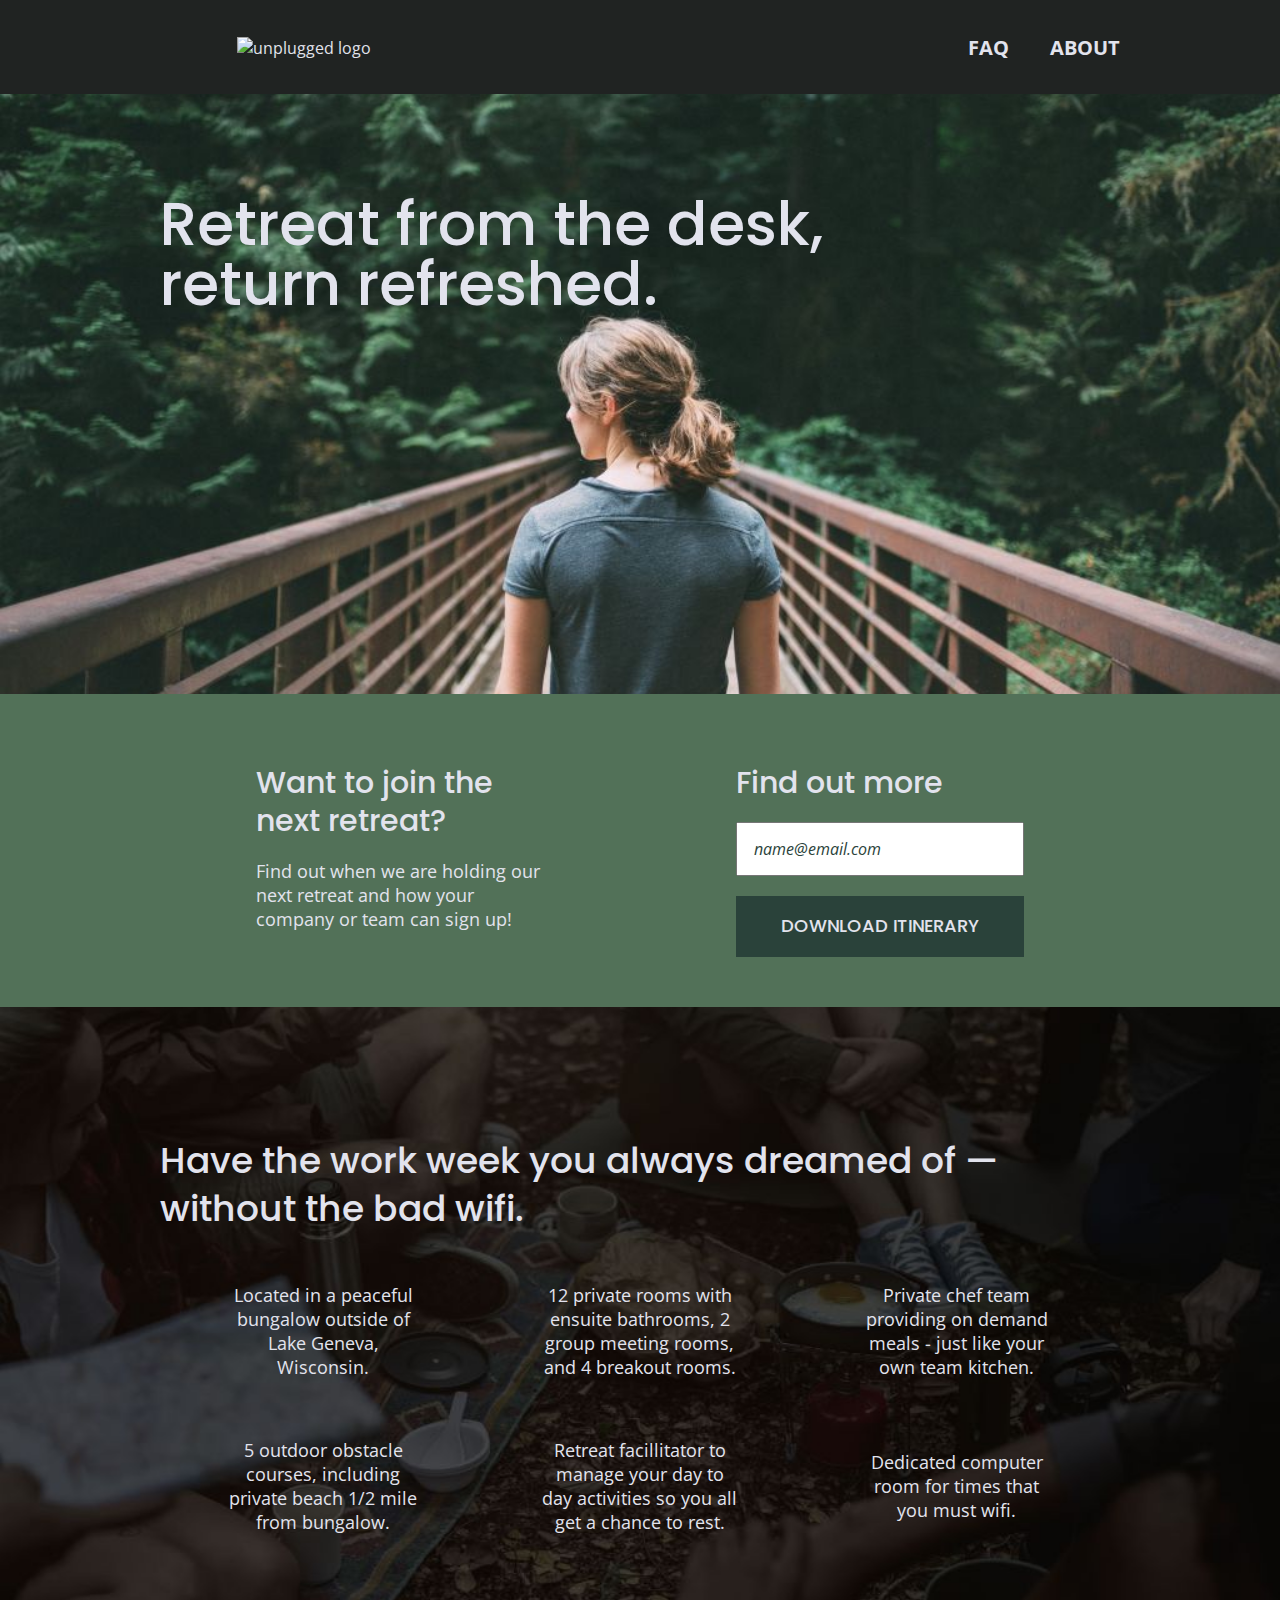
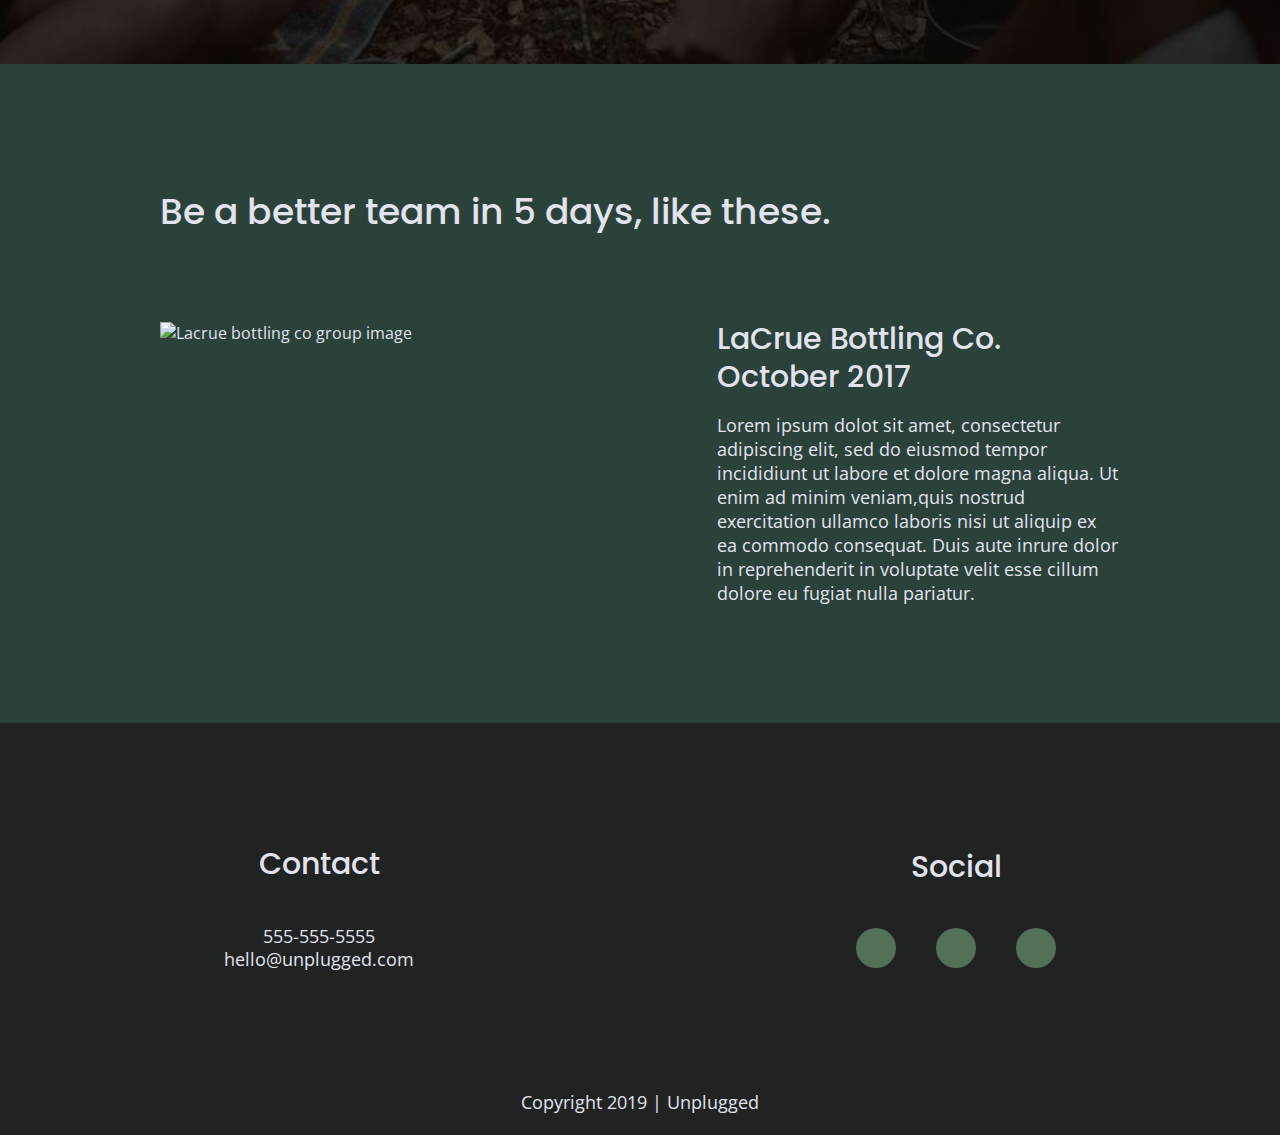
==== commit 66957f14: "Added social icons" ====
--- a/index.html
+++ b/index.html
@@ -127,9 +127,9 @@
           <div class="social">
             <h4>Social</h4>
             <div class="social-icons">
-              <p><a href="https://www.facebook.com/yoursite" target="_blank"></a></p>
-              <p><a href="https://twitter.com/home" target="_blank"></a></p>
-              <p><a href="https://www.instagram.com" target="_blank"></a></p>
+              <p><a href="https://www.facebook.com/yoursite" target="_blank"><i class="fa-brands fa-facebook-f"></i></a></p>
+              <p><a href="https://twitter.com/home" target="_blank"><i class="fa-brands fa-twitter"></i></a></p>
+              <p><a href="https://www.instagram.com" target="_blank"><i class="fa-brands fa-instagram"></i></a></p>
             </div>
           </div>
         </div>
--- a/css/main.css
+++ b/css/main.css
@@ -229,9 +229,18 @@
 }
 
 footer .social-icons p {
-  display: flex;
-  justify-content: center;
-  align-items: center;
+  background-color: #527158;
+  border-radius: 50%;
+  height: 40px;
+  width: 40px;
+  display: flex;
+  justify-content: center;
+  align-items: center;
+}
+
+footer .social-icons p i {  
+  font-size: 1.3125em;
+
 }
 
 footer .copyright {
@@ -652,6 +661,11 @@
       line-height: 1.285;
     }
 
+    footer .social-icons {
+      width: 12.5em;
+      justify-content: space-between;
+    }
+
     footer .copyright {
       width: 100%;
     }
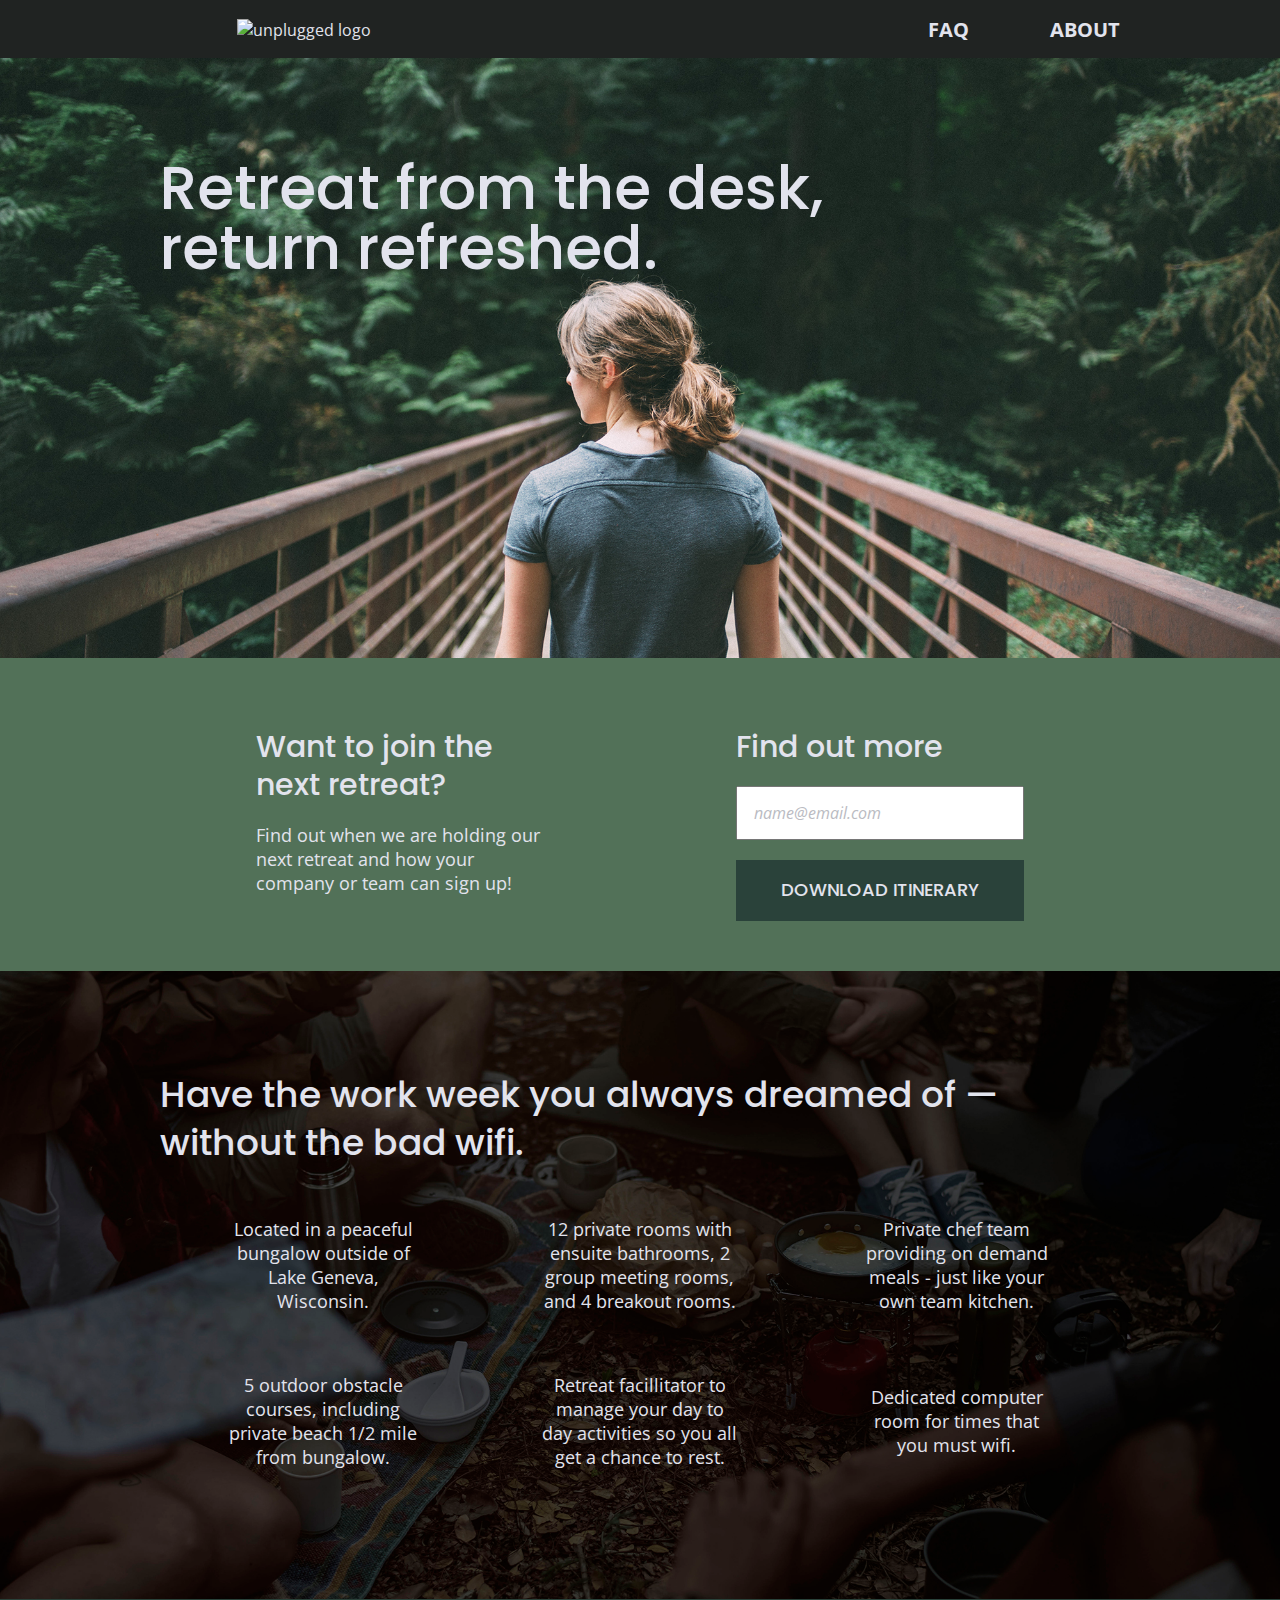
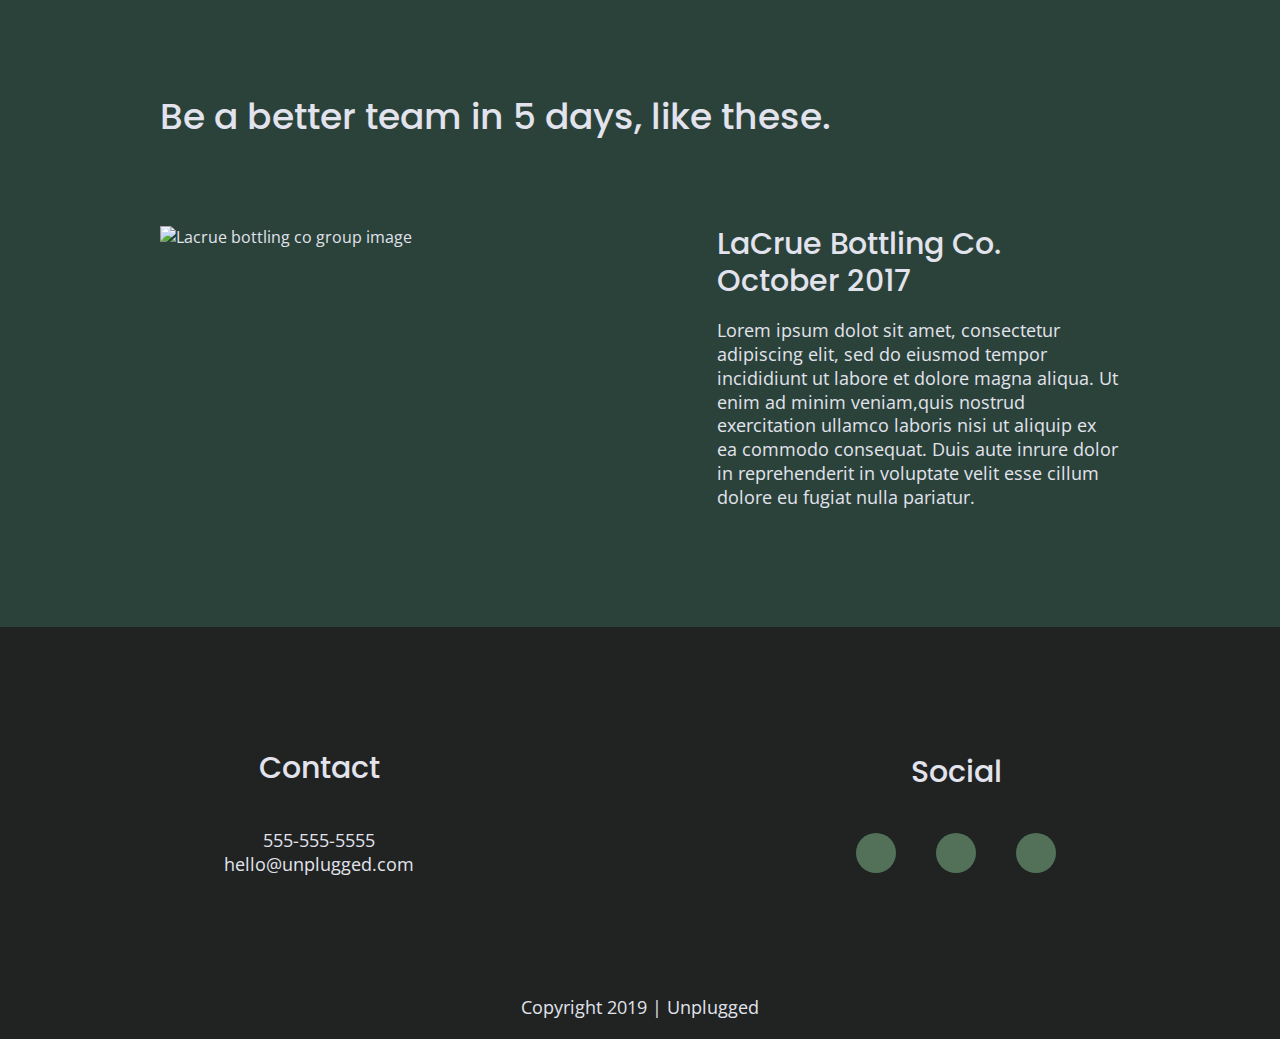
==== commit ae0fc129: "Replaced images with higher quality ones" ====
--- a/index.html
+++ b/index.html
@@ -103,7 +103,7 @@
         <h2>Be a better team in 5 days, like these.</h2>
         <article>
           <figure>
-            <img src="../unplugged-retreat-project/img/review-image.jpg" alt="Lacrue bottling co group image">
+            <img src="../unplugged-retreat-project/img/reviews-img.jpg" alt="Lacrue bottling co group image">
           </figure>
           <div>
             <h3>LaCrue Bottling Co. October 2017</h3>
--- a/css/main.css
+++ b/css/main.css
@@ -103,6 +103,8 @@
 ul, 
 ol {
  list-style-type: none;
+ margin: 0;
+ padding: 0;
 }
  
 a {
@@ -114,6 +116,7 @@
   font-family: 'Poppins', sans-serif;
   font-size: 1.875em;
   font-weight: 500;
+  margin: 0;
 }
  
 h3, 
@@ -240,7 +243,6 @@
 
 footer .social-icons p i {  
   font-size: 1.3125em;
-
 }
 
 footer .copyright {
@@ -251,7 +253,7 @@
 
 /* Hero Area */
 .hero-area {
-  background: url('../img/hero-image.jpg') center no-repeat #333;
+  background: url('../img/hero-image-main.jpg') center no-repeat #333;
   background-size: cover;
   display: flex;
   justify-content: center;
@@ -282,7 +284,7 @@
 input[type=text] {
   box-sizing: border-box;
   width: 100%;
-  color: #2a423a;
+  color: #BABBC2;
   font-style: italic;
   padding: 1em;
 }
@@ -304,7 +306,7 @@
 /* Features */
 
 .features {
-  background: url(../img/features-image.jpg) center no-repeat #333;
+  background: url('../img/features-img.jpg') center no-repeat #333;
   background-size: cover;
   display: flex;
   justify-content: center;
@@ -312,7 +314,7 @@
 }
 
 .features h2 {
-  margin-bottom: 60px;
+  margin: 0 0 60px 0;
 }
 
 .features article {
@@ -346,7 +348,7 @@
 }
 
 .reviews h2 {
-  margin-bottom: 40px;
+  margin: 0 0 40px 0;
   line-height: 1;
 }
 
@@ -538,7 +540,7 @@
     /* Header */
 
     header {
-      justify-content: center;
+      justify-content: space-around;
       padding: 33px 0;
     }
     
@@ -782,10 +784,6 @@
 
     .features article {
       flex-basis: 33%;
-    }
-
-    .features i {
-      margin-bottom: 30px;
     }
 
     /* --------- Reviews --------- */
